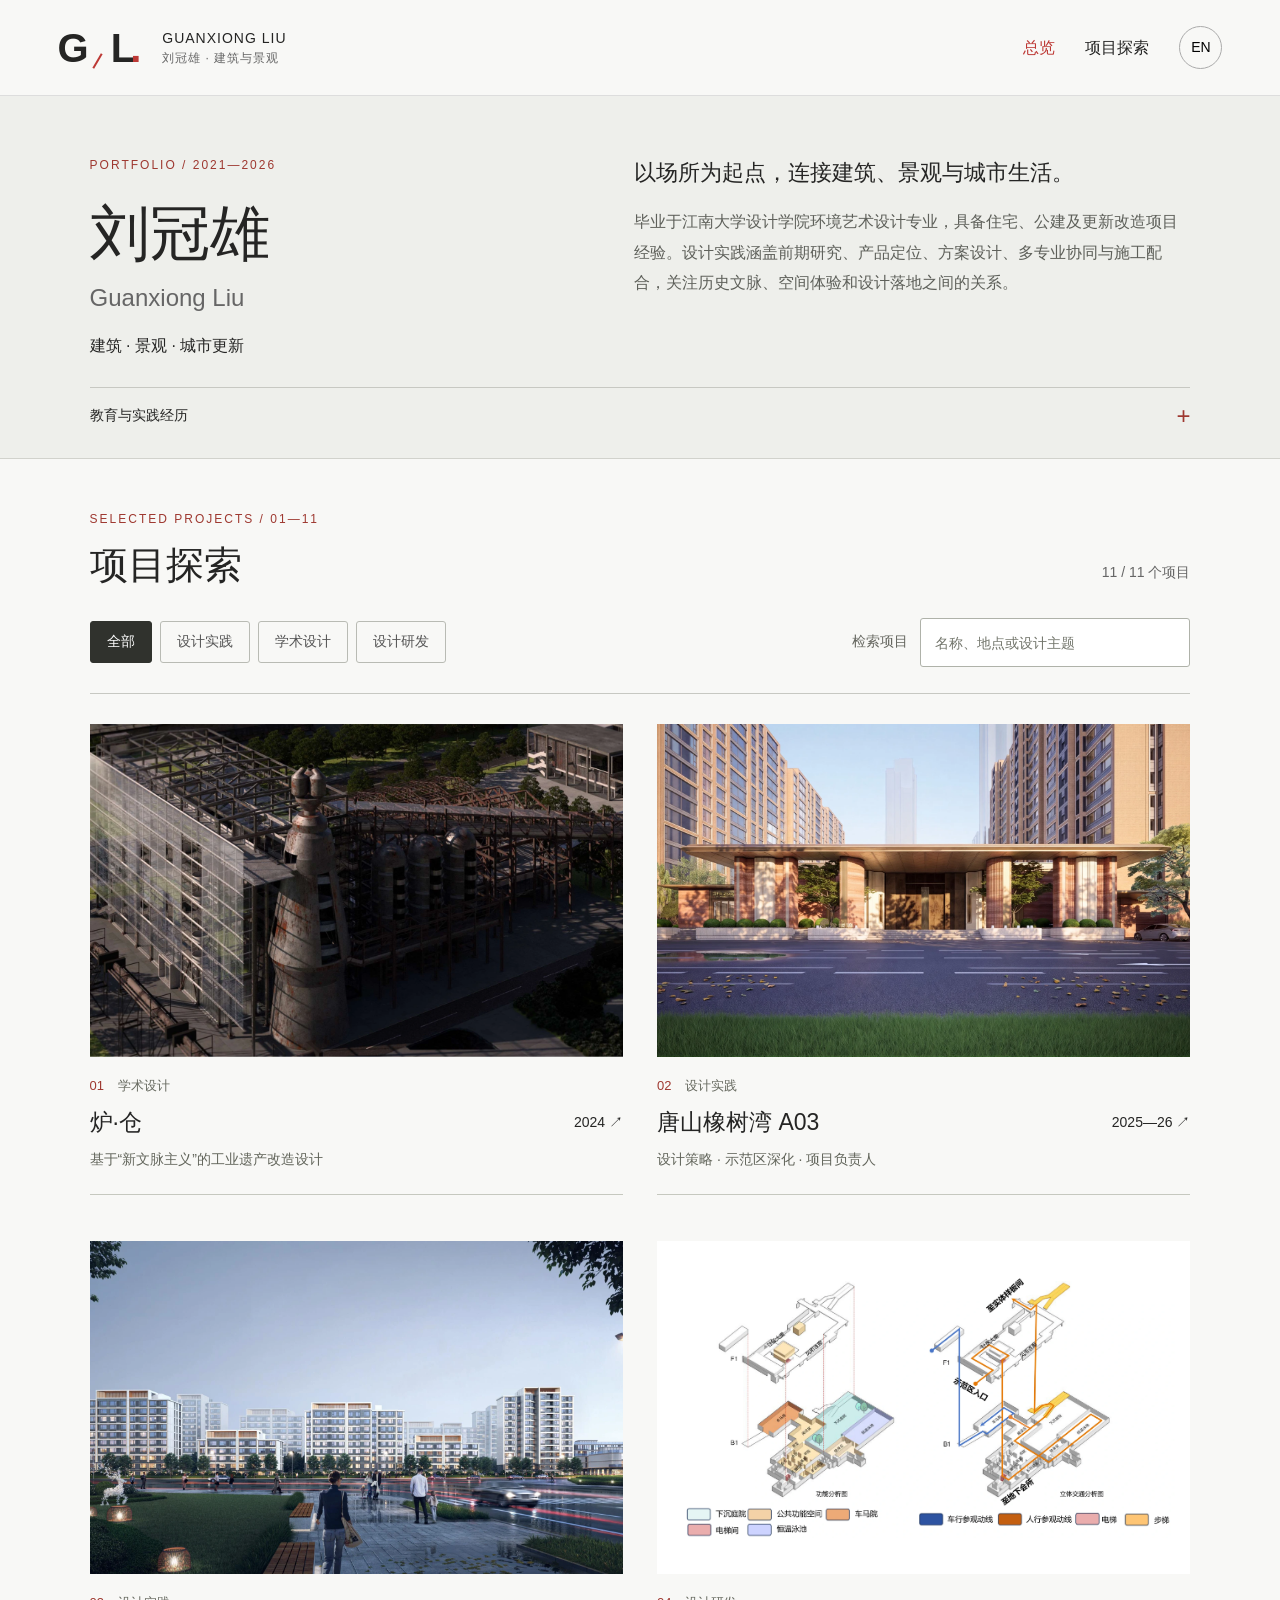
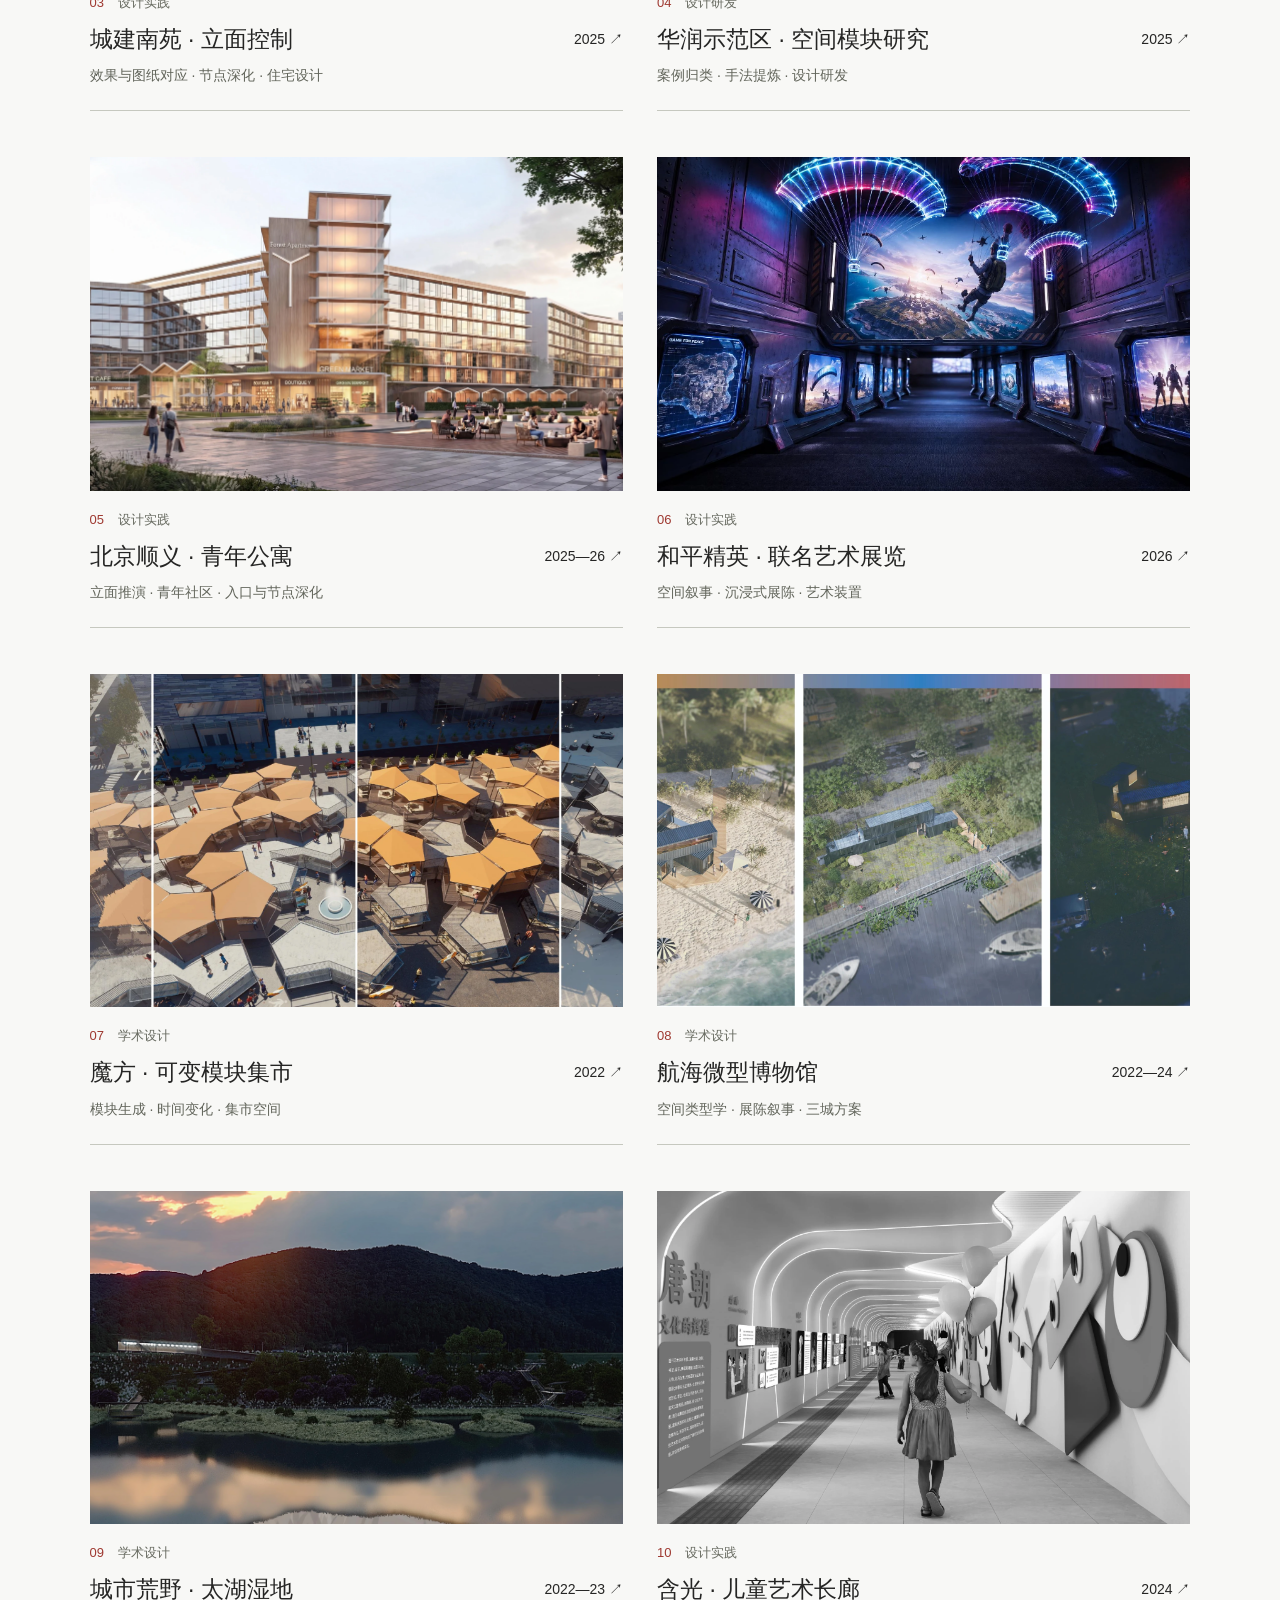
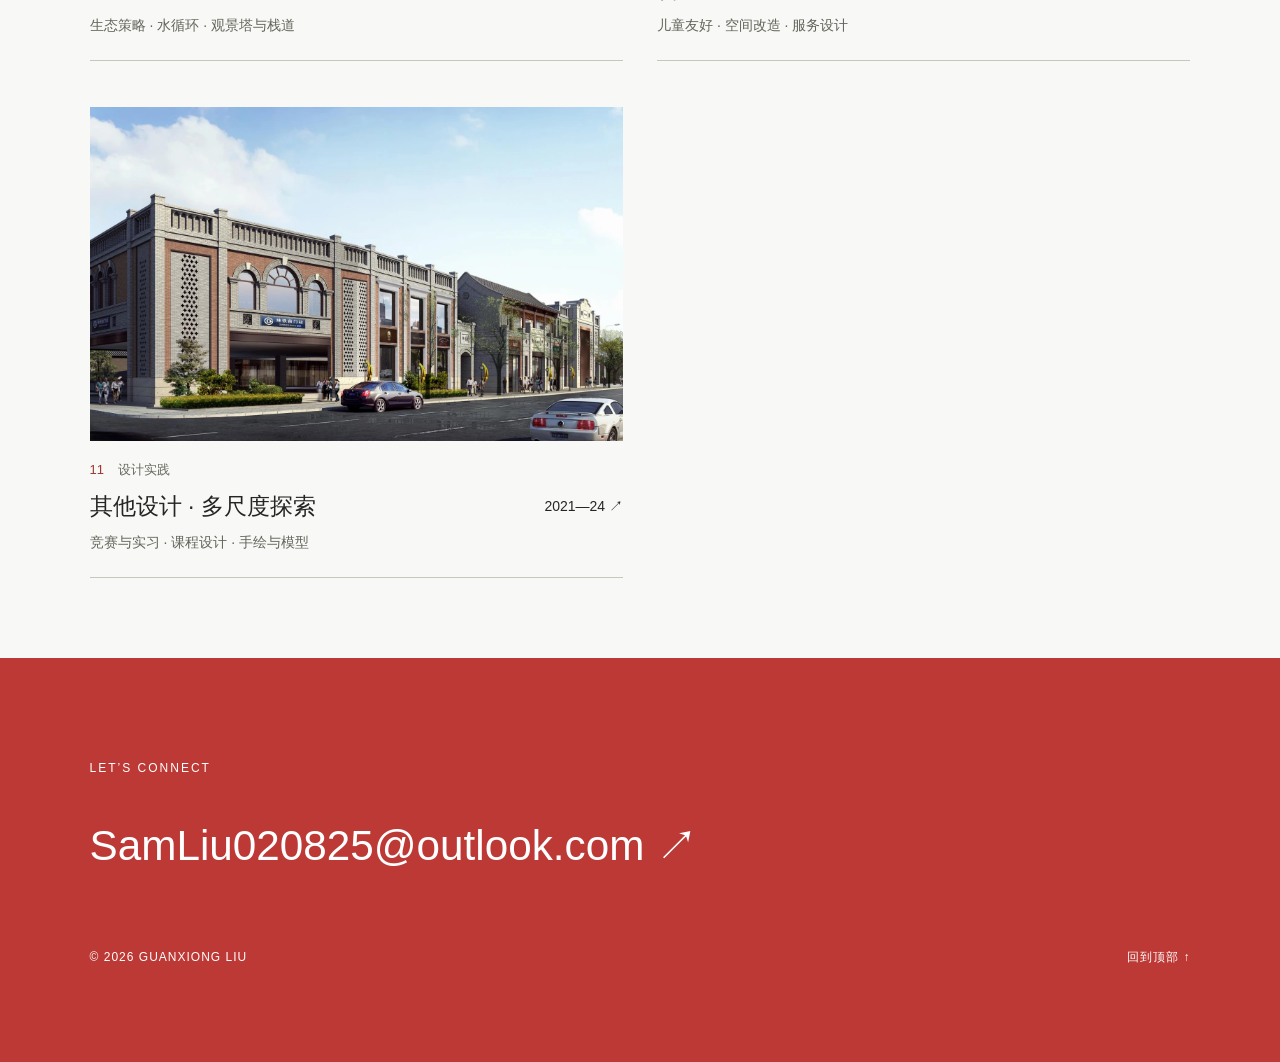
==== index.html @ 7454d245 "Upload portfolio website" ====
<!DOCTYPE html>

<html data-title-en="Guanxiong Liu — Architecture &amp; Landscape" data-title-zh="刘冠雄 — 建筑与景观" lang="zh-CN"><head><meta charset="utf-8"/><meta content="width=device-width,initial-scale=1" name="viewport"/><title>刘冠雄 — 建筑与景观 | Guanxiong Liu</title><meta content="刘冠雄的建筑与景观作品。探索工业遗产、场所记忆与当代空间。" name="description"/><link href="data:image/svg+xml,%3Csvg xmlns='http://www.w3.org/2000/svg' viewBox='0 0 32 32'%3E%3Crect width='32' height='32' fill='%23c63837'/%3E%3Cpath d='M8 7v18h17M15 7v11h10' fill='none' stroke='white' stroke-width='3'/%3E%3C/svg%3E" rel="icon"/><link href="style.css" rel="stylesheet"/><link href="portfolio-layout.css" rel="stylesheet"/></head><body class="overview-page">
<header><a aria-label="总览 / Overview" class="brand" href="index.html#home">G<span class="brand-line"></span>L<span class="brand-dot">.</span></a><a class="name" href="index.html#about">GUANXIONG LIU<span data-en="Architecture &amp; Landscape" data-zh="刘冠雄 · 建筑与景观">刘冠雄 · 建筑与景观</span></a><nav aria-label="主导航 / Main navigation"><a aria-current="page" data-en="Overview" data-zh="总览" href="index.html#home">总览</a><a data-en="Projects" data-project-index="" data-zh="项目探索" href="index.html#work">项目探索</a><button aria-label="Switch language" id="lang">EN</button></nav></header>
<main id="home"><section class="section profile-overview" id="about"><div class="profile-layout">
<div class="profile-identity"><span class="small">PORTFOLIO / 2021—2026</span>
<h1 data-en="Guanxiong Liu&lt;span&gt;刘冠雄&lt;/span&gt;" data-zh="刘冠雄&lt;span&gt;Guanxiong Liu&lt;/span&gt;">刘冠雄<span>Guanxiong Liu</span></h1>
<p data-en="Architecture · Landscape · Urban Renewal" data-zh="建筑 · 景观 · 城市更新">建筑 · 景观 · 城市更新</p></div>
<div class="profile-summary"><p class="lead" data-en="Starting with place. Connecting architecture, landscape and urban life." data-zh="以场所为起点，连接建筑、景观与城市生活。">以场所为起点，连接建筑、景观与城市生活。</p><p data-en="A graduate of Environmental Art Design at Jiangnan University's School of Design, Guanxiong Liu has experience in residential, public-building and adaptive reuse projects. His practice spans early research, product positioning, concept design, multidisciplinary coordination and construction support, with an interest in context, spatial experience and implementation." data-zh="毕业于江南大学设计学院环境艺术设计专业，具备住宅、公建及更新改造项目经验。设计实践涵盖前期研究、产品定位、方案设计、多专业协同与施工配合，关注历史文脉、空间体验和设计落地之间的关系。">毕业于江南大学设计学院环境艺术设计专业，具备住宅、公建及更新改造项目经验。设计实践涵盖前期研究、产品定位、方案设计、多专业协同与施工配合，关注历史文脉、空间体验和设计落地之间的关系。</p></div></div><details class="profile-details"><summary><span data-en="Education &amp; experience" data-zh="教育与实践经历">教育与实践经历</span></summary><div class="profile-history"><div class="experience"><span>2025.03—2026.08</span><h3 data-en="Architectural Designer" data-zh="方案建筑师">方案建筑师</h3><p data-en="Project lead for CR Land Tangshan Oak Bay, Plot A03, covering site feasibility, product strategy, design and coordination. Contributed to 18 land feasibility studies and residential design research." data-zh="担任华润唐山橡树湾 A03 地块项目负责人，参与拿地研判、产品策略、方案设计与深化落地；参与18项拿地测算及住宅专项研发。">担任华润唐山橡树湾 A03 地块项目负责人，参与拿地研判、产品策略、方案设计与深化落地；参与18项拿地测算及住宅专项研发。</p></div><div class="experience"><span>2024.03—2024.11</span><h3 data-en="Art Education Passage · Lead Designer" data-zh="地下通道美育文化改造 · 主创设计师">地下通道美育文化改造 · 主创设计师</h3><p data-en="Research, spatial design, client presentations and construction coordination for a passage connecting two primary school campuses in Hunan." data-zh="参与湖南某小学两校区之间地下通道的调研、空间设计、方案汇报及施工沟通。">参与湖南某小学两校区之间地下通道的调研、空间设计、方案汇报及施工沟通。</p></div><div class="experience"><span>2020.09—2024.07</span><h3 data-en="Jiangnan University · Environmental Art Design" data-zh="江南大学 · 环境艺术设计本科">江南大学 · 环境艺术设计本科</h3></div><p class="skills">Rhino / CAD / Revit / SketchUp / D5 / V-Ray / Adobe Photoshop &amp; Illustrator / ArcGIS / Figma</p></div></details></section>
<section aria-labelledby="explorer-title" class="work section project-explorer" id="work"><div class="explorer-heading"><div><span class="small">SELECTED PROJECTS / 01—11</span><h2 data-en="Explore projects" data-zh="项目探索" id="explorer-title">项目探索</h2></div><p aria-atomic="true" aria-live="polite" id="project-count" role="status">11 个项目</p></div><div class="explorer-controls">
<div aria-label="项目分类" class="project-filters" data-aria-en="Project categories" data-aria-zh="项目分类" role="group">
<button aria-pressed="true" data-en="All" data-filter="all" data-zh="全部" type="button">全部</button>
<button aria-pressed="false" data-en="Practice" data-filter="practice" data-zh="设计实践" type="button">设计实践</button>
<button aria-pressed="false" data-en="Academic" data-filter="academic" data-zh="学术设计" type="button">学术设计</button>
<button aria-pressed="false" data-en="Research" data-filter="research" data-zh="设计研发" type="button">设计研发</button></div>
<div class="project-search"><label data-en="Search projects" data-zh="检索项目" for="project-query">检索项目</label>
<input autocomplete="off" data-placeholder-en="Name, place or design theme" data-placeholder-zh="名称、地点或设计主题" id="project-query" placeholder="名称、地点或设计主题" type="search"/></div>
</div><div class="project-grid" id="project-results"><a class="project-card explorer-card" data-category="academic" data-project-route="furnace-warehouse.html" data-search="炉·仓 Furnace &amp; Warehouse 上海 宝山 工业遗产 新文脉主义 更新 文化社区 2024 Shanghai Baoshan industrial heritage adaptive reuse new contextualism" href="furnace-warehouse.html" id="project-01"><div class="project-photo"><img alt="纪念馆与保留高炉鸟瞰" loading="eager" src="assets/p29.webp"/></div><div class="card-caption"><div class="card-classification"><span>01</span><span data-en="Academic" data-zh="学术设计">学术设计</span></div><div><h3 data-en="Furnace &amp; Warehouse" data-zh="炉·仓">炉·仓</h3><p data-en="Industrial Heritage Reuse through New Contextualism" data-zh="基于“新文脉主义”的工业遗产改造设计">基于“新文脉主义”的工业遗产改造设计</p></div><span class="card-year">2024 ↗</span></div></a><a class="project-card explorer-card" data-category="practice" data-project-route="oak-bay.html" data-search="唐山橡树湾 A03 Tangshan Oak Bay A03 河北 唐山 华润 住宅 示范区 产品策略 项目负责人 2025 2026 Tangshan Hebei CR Land housing residential demonstration district strategy" href="oak-bay.html" id="project-02"><div class="project-photo"><img alt="唐山橡树湾示范区入口效果图" loading="eager" src="assets/oak-cover.webp"/></div><div class="card-caption"><div class="card-classification"><span>02</span><span data-en="Practice" data-zh="设计实践">设计实践</span></div><div><h3 data-en="Tangshan Oak Bay A03" data-zh="唐山橡树湾 A03">唐山橡树湾 A03</h3><p data-en="Design strategy · Demonstration district · Project lead" data-zh="设计策略 · 示范区深化 · 项目负责人">设计策略 · 示范区深化 · 项目负责人</p></div><span class="card-year">2025—26 ↗</span></div></a><a class="project-card explorer-card" data-category="practice" data-project-route="nanyuan.html" data-search="城建南苑 · 立面控制 Nanyuan · Facade Control 北京 城建 南苑 住宅 立面 效果 图纸 节点 2025 Beijing Nanyuan residential facade elevation detail drawing" href="nanyuan.html" id="project-03"><div class="project-photo"><img alt="城建南苑沿街效果图" loading="lazy" src="assets/ny-render9.webp"/></div><div class="card-caption"><div class="card-classification"><span>03</span><span data-en="Practice" data-zh="设计实践">设计实践</span></div><div><h3 data-en="Nanyuan · Facade Control" data-zh="城建南苑 · 立面控制">城建南苑 · 立面控制</h3><p data-en="Render-to-drawing coordination · Facade details · Housing" data-zh="效果与图纸对应 · 节点深化 · 住宅设计">效果与图纸对应 · 节点深化 · 住宅设计</p></div><span class="card-year">2025 ↗</span></div></a><a class="project-card explorer-card analysis-card" data-category="research" data-project-route="cr-research.html" data-search="华润示范区 · 空间模块研究 CR Land · Spatial Design Research 华润 示范区 研发 案例 空间 模块 流线 剖面 2025 CR Land research precedent spatial module circulation section" href="cr-research.html" id="project-04"><div class="project-photo cr-card-photo"><img alt="北京和樾望云 · 功能分层与人车立体交通分析" height="1246" loading="lazy" src="assets/cr-cover-circulation.webp" width="2401"/></div><div class="card-caption"><div class="card-classification"><span>04</span><span data-en="Research" data-zh="设计研发">设计研发</span></div><div><h3 data-en="CR Land · Spatial Design Research" data-zh="华润示范区 · 空间模块研究">华润示范区 · 空间模块研究</h3><p data-en="Precedent analysis · Design synthesis · R&amp;D" data-zh="案例归类 · 手法提炼 · 设计研发">案例归类 · 手法提炼 · 设计研发</p></div><span class="card-year">2025 ↗</span></div></a><a class="project-card explorer-card" data-category="practice" data-project-route="shunyi-apartments.html" data-search="北京 顺义 江河 建信 青年 公寓 青年公寓 立面 方案 入口 节点 漫光里 超链社区 2025 2026 Beijing Shunyi Jianghe youth apartments facade community housing" href="shunyi-apartments.html" id="project-05"><div class="project-photo"><img alt="北京顺义青年公寓 · 漫光里西南界面" height="1339" loading="lazy" src="assets/sy-p153.webp" width="2400"/></div><div class="card-caption"><div class="card-classification"><span>05</span><span data-en="Practice" data-zh="设计实践">设计实践</span></div><div><h3 data-en="Shunyi · Youth Apartments" data-zh="北京顺义 · 青年公寓">北京顺义 · 青年公寓</h3><p data-en="Facade development · Youth community · Entrances &amp; details" data-zh="立面推演 · 青年社区 · 入口与节点深化">立面推演 · 青年社区 · 入口与节点深化</p></div><span class="card-year">2025—26 ↗</span></div></a><a class="project-card explorer-card" data-category="practice" data-project-route="peace-elite.html" data-search="和平精英 游戏 联名 艺术 展览 展陈 沉浸 互动 装置 光网 森林 数字影像 2026 Peace Elite Game for Peace art collaboration exhibition immersive installation interactive media spatial design" href="peace-elite.html" id="project-06"><div class="project-photo"><img alt="和平精英联名艺术展览 · 序厅空降伞装置与沉浸式画面" height="941" loading="lazy" src="assets/pe-p9.webp" width="1672"/></div><div class="card-caption"><div class="card-classification"><span>06</span><span data-en="Practice" data-zh="设计实践">设计实践</span></div><div><h3 data-en="Peace Elite · Art Collaboration Exhibition" data-zh="和平精英 · 联名艺术展览">和平精英 · 联名艺术展览</h3><p data-en="Spatial narrative · Immersive exhibition · Art installations" data-zh="空间叙事 · 沉浸式展陈 · 艺术装置">空间叙事 · 沉浸式展陈 · 艺术装置</p></div><span class="card-year">2026 ↗</span></div></a><a class="project-card explorer-card" data-category="academic" data-project-route="modular-market.html" data-search="魔方 集市 模块 可变性 时间 竞赛 郑州 二七广场 日照 参数化 2022 Rubik cube modular market Zhengzhou Erqi competition seasonal parametric" href="modular-market.html" id="project-07"><div class="project-photo"><img alt="多功能模块集市 · 总体效果" height="1063" loading="lazy" src="assets/pf-market-hero.webp" width="2600"/></div><div class="card-caption"><div class="card-classification"><span>07</span><span data-en="Academic" data-zh="学术设计">学术设计</span></div><div><h3 data-en="Rubik’s Cube · Modular Market" data-zh="魔方 · 可变模块集市">魔方 · 可变模块集市</h3><p data-en="Modular systems · Temporal change · Market spaces" data-zh="模块生成 · 时间变化 · 集市空间">模块生成 · 时间变化 · 集市空间</p></div><span class="card-year">2022 ↗</span></div></a><a class="project-card explorer-card" data-category="academic" data-project-route="nautical-museum.html" data-search="航海 微型 博物馆 竞赛 船厂 Baglietto 纽约 迈阿密 伦敦 类型学 2022 2024 nautical micro museum New York Miami London exhibition competition" href="nautical-museum.html" id="project-08"><div class="project-photo"><img alt="迈阿密、伦敦与纽约的场景方案" height="1181" loading="lazy" src="assets/pf-nautical-hero.webp" width="2600"/></div><div class="card-caption"><div class="card-classification"><span>08</span><span data-en="Academic" data-zh="学术设计">学术设计</span></div><div><h3 data-en="Nautical Micro Museum" data-zh="航海微型博物馆">航海微型博物馆</h3><p data-en="Spatial typology · Exhibition narrative · Three cities" data-zh="空间类型学 · 展陈叙事 · 三城方案">空间类型学 · 展陈叙事 · 三城方案</p></div><span class="card-year">2022—24 ↗</span></div></a><a class="project-card explorer-card" data-category="academic" data-project-route="taihu-wilderness.html" data-search="城市 荒野 太湖 湿地 景观 生态 水循环 栖息地 观景塔 栈道 2022 2023 Taihu urban wilderness wetland landscape ecology habitat boardwalk" href="taihu-wilderness.html" id="project-09"><div class="project-photo"><img alt="城市荒野 · 湿地水岸" height="1461" loading="lazy" src="assets/pf-wetland-hero.webp" width="2600"/></div><div class="card-caption"><div class="card-classification"><span>09</span><span data-en="Academic" data-zh="学术设计">学术设计</span></div><div><h3 data-en="Urban Wilderness · Taihu Wetland" data-zh="城市荒野 · 太湖湿地">城市荒野 · 太湖湿地</h3><p data-en="Ecological strategy · Water cycles · Towers &amp; boardwalks" data-zh="生态策略 · 水循环 · 观景塔与栈道">生态策略 · 水循环 · 观景塔与栈道</p></div><span class="card-year">2022—23 ↗</span></div></a><a class="project-card explorer-card" data-category="practice" data-project-route="hanguang-gallery.html" data-search="含光 儿童 艺术 长廊 地下通道 美育 长沙 校园 体验旅程 服务蓝图 2024 Hanguang children art passage Changsha education service design" href="hanguang-gallery.html" id="project-10"><div class="project-photo"><img alt="儿童艺术长廊 · 室内方案意向" height="1115" loading="lazy" src="assets/pf-hanguang-hero.webp" width="1749"/></div><div class="card-caption"><div class="card-classification"><span>10</span><span data-en="Practice" data-zh="设计实践">设计实践</span></div><div><h3 data-en="Hanguang · Children’s Art Passage" data-zh="含光 · 儿童艺术长廊">含光 · 儿童艺术长廊</h3><p data-en="Child-friendly design · Spatial renewal · Service design" data-zh="儿童友好 · 空间改造 · 服务设计">儿童友好 · 空间改造 · 服务设计</p></div><span class="card-year">2024 ↗</span></div></a><a class="project-card explorer-card" data-category="practice" data-project-route="other-designs.html" data-search="其他 设计 建筑 景观 室内 餐厅 地域 建筑 水乡 竞赛 实习 整合创新 手绘 快题 手工 模型 2021 2022 2023 2024 other work restaurant regional architecture village competition internship sketch model" href="other-designs.html" id="project-11"><div class="project-photo"><img alt="实习参与 · 沿街建筑改造效果" height="954" loading="lazy" src="assets/pf-other-hero.webp" width="1907"/></div><div class="card-caption"><div class="card-classification"><span>11</span><span data-en="Practice" data-zh="设计实践">设计实践</span></div><div><h3 data-en="Other Work · Design Across Scales" data-zh="其他设计 · 多尺度探索">其他设计 · 多尺度探索</h3><p data-en="Competitions &amp; practice · Coursework · Drawing &amp; models" data-zh="竞赛与实习 · 课程设计 · 手绘与模型">竞赛与实习 · 课程设计 · 手绘与模型</p></div><span class="card-year">2021—24 ↗</span></div></a></div><div class="project-empty" hidden="" id="project-empty"><p data-en="No matching projects." data-zh="没有找到匹配的项目。">没有找到匹配的项目。</p><button data-en="View all projects" data-zh="查看全部项目" id="reset-projects" type="button">查看全部项目</button></div></section>
<footer class="section"><span class="small">LET’S CONNECT</span><a class="email" href="mailto:SamLiu020825@outlook.com">SamLiu020825@outlook.com ↗</a><div><span>© 2026 GUANXIONG LIU</span><a data-en="BACK TO TOP ↑" data-zh="回到顶部 ↑" href="#home">回到顶部 ↑</a></div></footer></main><script src="app.js"></script><script src="portfolio-index.js"></script></body></html>
---- style.css ----
*{box-sizing:border-box}html{scroll-behavior:smooth;scroll-padding-top:105px}body{margin:0;background:#f8f8f6;color:#252524;font-family:Arial,"PingFang SC","Microsoft YaHei",sans-serif;font-size:16px;line-height:1.7}a{color:inherit;text-decoration:none}button{font:inherit;cursor:pointer}header{height:96px;padding:0 4.5%;display:flex;align-items:center;gap:26px;background:#f8f8f6f2;position:sticky;top:0;z-index:20;backdrop-filter:blur(14px);border-bottom:1px solid #ddd}.brand{font-size:40px;font-weight:bold;letter-spacing:-5px;line-height:1}.brand-dot{color:#bd3935}.brand-line{display:inline-block;width:17px;height:2px;background:#bd3935;transform:rotate(-60deg);margin:0 5px}.name{font-size:14px;line-height:1.5;letter-spacing:1px}.name span{display:block;font-size:12px;color:#666;letter-spacing:1px}nav{margin-left:auto;display:flex;gap:30px;align-items:center}nav a:hover{color:#bd3935}nav button{border:1px solid #aaa;background:transparent;border-radius:50%;width:43px;height:43px;font-size:14px}a:focus-visible,button:focus-visible,.zoom:focus-visible{outline:3px solid #bd3935;outline-offset:5px}.hero{padding:24px 2% 0}.hero-top,.hero-bottom{display:flex;justify-content:space-between;font-size:12px;letter-spacing:1px;padding:0 2.5% 18px}.hero-bottom{padding-top:17px}.hero-image{position:relative;display:block;height:calc(100svh - 195px);min-height:460px;overflow:hidden;background:#332a29}.hero-image>img{width:100%;height:100%;object-fit:cover;transition:transform 1.2s}.hero-image:hover>img{transform:scale(1.025)}.hero-image:after{content:"";position:absolute;inset:0;background:linear-gradient(0deg,#0009,transparent 70%)}.hero-title{position:absolute;bottom:9%;left:5%;color:white;z-index:1}.eyebrow,.small{font-size:12px;letter-spacing:2px}.hero-title h1{font-family:Georgia,"Songti SC",serif;font-weight:400;font-size:clamp(70px,9vw,150px);line-height:1.08;margin:22px 0}.hero-title h1 span{color:#de5745}.hero-title p{font-size:17px}.open-project{position:absolute;right:5%;bottom:11%;z-index:1;color:white;border-bottom:1px solid white;padding-bottom:8px;font-size:14px}.section{padding:95px 7%}.section-head{display:grid;grid-template-columns:1fr 2fr;gap:35px;align-items:start;margin-bottom:45px}h2{font-weight:400;font-family:Georgia,"Songti SC","Microsoft YaHei",serif;line-height:1.4;font-size:clamp(28px,3.2vw,52px);margin:0}h3{font-weight:400;margin:0;font-size:22px}.section-head .small{padding-top:14px;color:#9e3830}.project-card{display:block;width:78%;margin-left:auto}.project-photo{overflow:hidden}.project-photo img{width:100%;display:block;transition:transform .7s}.project-card:hover img{transform:scale(1.03)}.card-caption{display:flex;justify-content:space-between;gap:24px;padding:22px 0;border-bottom:1px solid #bdbdb8}.card-caption p{margin:4px 0;color:#666;font-size:14px}.project-intro{background:#ebece8}.project-intro h2{margin:35px 0 55px;font-size:clamp(40px,5vw,76px)}.intro-columns{display:grid;grid-template-columns:1fr 1.3fr;gap:12%}dl{margin:0;font-size:14px}dl div{display:grid;grid-template-columns:105px 1fr;padding:12px 0;border-bottom:1px solid #c7c8c2}dt{color:#777}dd{margin:0}.lead{font-size:21px;line-height:1.9;margin-top:0}.project-menu{position:sticky;top:96px;background:#f8f8f6ed;backdrop-filter:blur(12px);z-index:10;display:flex;justify-content:center;gap:40px;padding:15px 20px;border-bottom:1px solid #ddd;font-size:14px}.project-menu a:hover{color:#bd3935}.section-copy{max-width:650px;margin:0 0 55px auto;font-size:18px;line-height:1.95}.duo{display:grid;grid-template-columns:1fr 1fr;gap:30px;align-items:start}.duo img{width:100%;display:block}.duo figure{margin:0}figcaption{font-size:13px;color:#777;margin-top:14px}.zoom{cursor:zoom-in}.museum{background:#e9e9e6}.full-image{width:100%;max-height:90vh;object-fit:cover;display:block}.wide{width:100%;display:block;margin-bottom:32px}.boards{background:#efefec}.boards img{border:1px solid #ddd}.about{background:#252524;color:#f4f4ee}.about>.small{color:#ee8c7e}.about-grid{display:grid;grid-template-columns:1fr 1.3fr;gap:12%;margin-top:60px}.about h2 span{display:block;font-family:Arial,sans-serif;font-size:24px;margin-top:15px;color:#a6a6a0}.about p{color:#c6c6c0}.about .lead{color:#fff}.experience{padding:25px 0;border-top:1px solid #555}.experience span{font-size:12px;color:#aaa}.experience h3{font-size:19px;margin:10px 0}.experience p{margin:0;font-size:16px}.skills{font-size:14px;border-top:1px solid #555;padding-top:25px}footer{background:#bd3935;color:white}footer .email{display:block;font-size:clamp(19px,3.3vw,48px);margin:30px 0 65px;overflow-wrap:anywhere}footer>div{display:flex;justify-content:space-between;font-size:12px;letter-spacing:1px}dialog{border:0;padding:24px;background:#f7f7f3;max-width:95vw;width:fit-content;max-height:95vh;overflow:auto}dialog::backdrop{background:#000d}dialog img{max-width:86vw;max-height:80vh;object-fit:contain;display:block}dialog p{font-size:12px;margin:8px 0 0}dialog button{position:fixed;right:3vw;top:2vh;background:#fff;border:0;border-radius:50%;height:44px;width:44px;font-size:30px}section[id],article[id]{scroll-margin-top:65px}@media(max-width:700px){header{height:76px;gap:17px}.name{font-size:12px}.name span{font-size:12px}nav{gap:15px}nav a{font-size:14px}.brand{font-size:32px}.hero-top span:last-child{display:none}.hero-image{min-height:460px;height:70svh}.hero-title{bottom:18%}.hero-title h1{font-size:65px}.hero-title p{max-width:260px;font-size:16px}.open-project{bottom:6%}.hero-bottom{font-size:10px}.section{padding:65px 6%}.section-head{grid-template-columns:1fr;gap:15px;margin-bottom:30px}.project-card{width:100%}.card-caption{gap:13px}.card-caption>span{font-size:12px}.card-caption p{font-size:13px}.intro-columns,.about-grid{grid-template-columns:1fr;gap:35px}.project-intro h2{font-size:39px}.lead{font-size:18px}.project-menu{top:76px;justify-content:flex-start;gap:23px;overflow-x:auto;white-space:nowrap;font-size:13px}.duo{grid-template-columns:1fr;gap:30px}.section-copy{font-size:17px}.about-grid{margin-top:35px}.hero-title h1[data-en]{max-width:100%}html{scroll-padding-top:110px}}@media(prefers-reduced-motion:reduce){html{scroll-behavior:auto}*{transition:none!important}}

.board-frame,.lightbox-frame{position:relative;line-height:0}.board-frame::after,.lightbox-frame.board-mask::after{content:"";position:absolute;left:6%;top:9.8%;width:43%;height:1.5%;background:#fff;pointer-events:none}.lightbox-frame{width:fit-content;margin:auto}

.chapter-gallery{margin-top:65px}.gallery-title{font-size:24px;border-top:1px solid #bdbdb8;padding-top:22px;margin-bottom:28px}.chapter-gallery .duo{row-gap:40px}.expanded-museum{padding-top:0}.hotel-section{background:#eeeFEb}.chapter-gallery figure img{background:#fff}.chapter-gallery figcaption{line-height:1.7}

.oak-card{margin-top:65px}.oak-hero{padding:2%;background:#27241f}.oak-hero img{width:100%;height:72vh;object-fit:cover;display:block}.oak-subtitle{margin:15px 0 45px;color:#a13e32;font-size:16px}.oak-role{max-width:720px;margin-left:auto}.oak-phase{max-width:720px;margin:24px 0 0 auto;font-size:14px;color:#777;border-top:1px solid #ccc;padding-top:20px}.oak-section:nth-of-type(even){background:#eeeEEa}.oak-gallery{row-gap:42px}.oak-gallery img{width:100%;background:white}.oak-next{display:flex;justify-content:space-between;gap:25px}.oak-section .section-copy{max-width:720px}@media(max-width:700px){.oak-hero img{height:45vh}.oak-next{flex-direction:column}.oak-subtitle{margin-bottom:30px}}

.ny-hero{margin:24px 2% 0;position:relative;background:#25333a}.ny-hero>img{width:100%;height:65vh;object-fit:cover;display:block}.ny-hero-label{position:absolute;bottom:30px;left:5%;color:#fff;font-size:22px;letter-spacing:2px}.ny-section:nth-of-type(even){background:#eceeec}.ny-gallery{row-gap:38px}.ny-gallery img{width:100%;display:block;background:white}.ny-gallery figure{min-width:0}.entrance-case{margin-top:70px}.entrance-layout{display:grid;grid-template-columns:.8fr 1.2fr;gap:4%}.entrance-render{position:sticky;top:160px;align-self:start}.entrance-render figure{margin:0}.entrance-render img{width:100%;max-height:68vh;object-fit:contain;background:white}.chain-note{font-size:14px;color:#6a6a62}.entrance-drawings .duo{gap:24px}.node-group{border-top:1px solid #bbb;padding:22px 0;margin-top:30px}.node-group summary{cursor:pointer;font-size:23px;margin-bottom:30px}.node-group .duo{grid-template-columns:1fr}.node-group figure{max-width:1100px;margin:0 auto;width:100%}.elevation-pair{margin:55px 0}.elevation-pair img{height:480px;object-fit:contain;background:white}.nanyuan-page #detail-scale{right:calc(3vw + 56px);width:auto;padding:0 16px;border-radius:24px;font-size:15px}.nanyuan-page dialog.native-size{width:95vw;height:95vh}.nanyuan-page dialog.native-size img{max-width:none;max-height:none;width:auto;height:auto;cursor:zoom-out}.nanyuan-page dialog.native-size .lightbox-frame{margin:0}.nanyuan-page dialog.native-size>p{position:sticky;left:0}@media(max-width:800px){.entrance-layout{grid-template-columns:1fr;gap:32px}.entrance-render{position:static}.entrance-drawings .duo{grid-template-columns:1fr}.elevation-pair img{height:auto;max-height:65vh}.ny-hero>img{height:46vh}.ny-hero-label{font-size:16px}.node-group summary{font-size:20px}}

/* CR Land precedent research */
.cr-hero{display:grid;grid-template-columns:1fr 1.05fr;gap:6%;align-items:center;padding-top:65px;padding-bottom:55px;background:#eceeec}.cr-hero-copy h1{font-family:Georgia,"Songti SC",serif;font-size:clamp(32px,3.6vw,60px);font-weight:400;line-height:1.35;white-space:pre-line;margin:22px 0}.cr-hero-copy>p{font-size:17px;line-height:1.9}.cr-hero-copy .cr-hero-line{font-size:22px;margin:24px 0 18px}.cr-hero figure{margin:0}.cr-hero img{display:block;width:100%;height:auto}.cr-hero-copy .cr-meta{font-size:13px;border-top:1px solid #bbb;padding-top:20px;margin-top:25px;color:#666}.cr-stats{display:grid;grid-template-columns:repeat(4,1fr);padding:24px 7%;background:#313833;color:white;gap:25px}.cr-stats>div{display:flex;align-items:center;gap:18px}.cr-stats strong{font-family:Georgia,serif;font-size:52px;font-weight:400;line-height:1.2;color:#e6bb75}.cr-stats span{font-size:14px}.cr-section .section-head .small,.cr-case .small{color:#93601e}.cr-section .section-copy{max-width:760px}.cr-steps{display:grid;grid-template-columns:repeat(4,1fr);gap:30px}.cr-steps article{border-top:2px solid #bc9559;padding:20px 0}.cr-steps h3{margin:10px 0;font-size:22px}.cr-steps p{margin:0}.cr-source{font-size:13px;color:#666;line-height:1.8}.cr-types{display:grid;grid-template-columns:repeat(3,1fr);gap:32px;margin-bottom:40px}.cr-types article{border-top:2px solid #bc9559;padding-top:20px}.cr-types h3{font-size:25px}.cr-gallery{row-gap:38px}.cr-gallery img{width:100%;height:auto;display:block;background:white;border:1px solid #ddd}.cr-section figure{min-width:0}.cr-case{margin-top:70px;padding-top:45px;border-top:1px solid #aaa}.cr-case-intro{display:grid;grid-template-columns:1fr 1fr;gap:7%;margin-bottom:40px;align-items:center}.cr-case-intro figure{margin:0}.cr-case-intro img{width:100%;height:auto;display:block}.cr-case-title{font-size:34px;margin:10px 0 25px}.cr-case-point h4{font-size:14px;color:#88602b;font-weight:400;margin:14px 0 4px}.cr-case-point p{margin:0;font-size:16px;line-height:1.8}#cr-types,#cr-insights{background:#eceeec}#cr-insights>figure{margin:0}#cr-insights>figure img{display:block;width:100%;height:auto}.cr-traits{margin-top:45px}.cr-traits article{display:grid;grid-template-columns:55px 190px 1fr;gap:25px;align-items:start;border-top:1px solid #bdc3bc;padding:24px 0}.cr-traits h3{font-size:23px}.cr-traits p{margin:0;font-size:17px}.cr-traits .small{padding-top:7px;color:#93601e}.cr-table-wrap{overflow-x:auto;margin-bottom:60px}.cr-table{width:100%;border-collapse:collapse;min-width:640px;font-size:16px;text-align:left}.cr-table th,.cr-table td{padding:20px 22px;border-bottom:1px solid #c5c9c3;vertical-align:top}.cr-table thead{background:#313833;color:#fff}.cr-table th{font-weight:400}.cr-table tbody th{width:27%;font-weight:600}.cr-table td:last-child{font-size:13px;color:#666;width:23%}.cr-module-copy{max-width:800px;margin-bottom:35px}.cr-source-note{border-top:1px solid #bbb;padding-top:25px;margin:45px 0 0}.cr-card-photo{background:#bec1ba}.cr-card-photo img{height:auto;max-height:none;object-fit:contain}.research-page #research-scale{right:calc(3vw + 56px);width:auto;padding:0 16px;border-radius:24px;font-size:15px}.research-page dialog.native-size{width:95vw;height:95vh}.research-page dialog.native-size img{max-width:none;max-height:none;width:auto;height:auto}.research-page dialog.native-size .lightbox-frame{margin:0}.research-page dialog.native-size>p{position:sticky;left:0}@media(max-width:900px){.cr-hero{grid-template-columns:1fr;gap:30px}.cr-hero figure{max-width:700px}.cr-steps{grid-template-columns:repeat(2,1fr)}.cr-stats>div{flex-direction:column;gap:7px;align-items:flex-start}.cr-types{grid-template-columns:1fr}.cr-traits article{grid-template-columns:35px 160px 1fr;gap:15px}.cr-case-intro{gap:4%}}@media(max-width:700px){.cr-hero{padding-top:40px}.cr-hero-copy h1{font-size:36px}.cr-hero-copy .cr-hero-line{font-size:20px}.cr-stats{grid-template-columns:repeat(2,1fr);gap:22px}.cr-stats strong{font-size:42px}.cr-case-intro{grid-template-columns:1fr;gap:30px}.cr-case{margin-top:45px;padding-top:30px}.cr-steps{grid-template-columns:1fr}.cr-traits article{grid-template-columns:35px 1fr}.cr-traits p{grid-column:2}.cr-table th,.cr-table td{padding:15px}.cr-case-title{font-size:29px}}
---- portfolio-layout.css ----
/* Overview: a compact personal introduction and a searchable project index. */
[hidden]{display:none!important}
header nav a[aria-current="page"]{color:#bd3935}
input:focus-visible,summary:focus-visible{outline:3px solid #bd3935;outline-offset:4px}
.profile-overview{padding-top:54px;padding-bottom:30px;background:#eeeFEB;border-bottom:1px solid #d1d2cc}
.profile-layout{display:grid;grid-template-columns:1fr 1.25fr;gap:9%;align-items:start}
.profile-identity .small{color:#9e3830}
.profile-identity h1{font-family:Georgia,"Songti SC",serif;font-weight:400;font-size:clamp(38px,4.7vw,66px);line-height:1.22;margin:20px 0 18px}
.profile-identity h1 span{display:block;font-family:Arial,sans-serif;font-size:24px;font-weight:400;line-height:1.4;margin-top:10px;color:#666}
.profile-identity p{margin:0;font-size:16px}
.profile-summary{padding-top:5px}
.profile-summary .lead{font-size:22px;line-height:1.65;margin:0 0 16px}
.profile-summary>p:not(.lead){color:#5e605a;font-size:16px;line-height:1.9;margin:0}
.profile-details{margin-top:28px;border-top:1px solid #c7c8c2}
.profile-details>summary{display:flex;justify-content:space-between;gap:20px;align-items:center;list-style:none;cursor:pointer;padding:16px 0 0;font-size:14px}
.profile-details>summary::-webkit-details-marker{display:none}
.profile-details>summary::after{content:"+";font-size:24px;line-height:1;color:#9e3830}
.profile-details[open]>summary::after{content:"−"}
.profile-history{display:grid;grid-template-columns:repeat(3,minmax(0,1fr));gap:28px;margin-top:24px;padding-bottom:14px}
.profile-history .experience{border-top:1px solid #bfc1ba;padding:20px 0 0}
.profile-history .experience span{color:#666;font-size:14px}
.profile-history .experience h3{font-size:19px;line-height:1.5;margin:12px 0}
.profile-history .experience p{font-size:16px;color:#60625c}
.profile-history .skills{grid-column:1/-1;border-top:1px solid #bfc1ba;color:#666;margin:0;padding-top:20px;font-size:14px}
.project-explorer{padding-top:45px;padding-bottom:80px}
.explorer-heading{display:flex;justify-content:space-between;align-items:end;gap:24px;margin-bottom:26px}
.explorer-heading .small{font-size:12px;color:#9e3830}
.explorer-heading h2{font-size:38px;margin-top:7px}
#project-count{font-size:14px;color:#666;white-space:nowrap;margin:0 0 7px}
.explorer-controls{display:flex;align-items:center;justify-content:space-between;gap:24px;padding-bottom:26px;margin-bottom:30px;border-bottom:1px solid #c7c8c2}
.project-filters{display:flex;align-items:center;flex-wrap:wrap;gap:8px}
.project-filters button{border:1px solid #b9bbb4;border-radius:3px;background:transparent;padding:8px 16px;font-size:14px;min-height:42px;color:#555}
.project-filters button[aria-pressed="true"]{background:#30322d;border-color:#30322d;color:#fff}
.project-filters button:hover{border-color:#bd3935}
.project-search{display:flex;align-items:center;gap:12px}
.project-search label{font-size:14px;color:#65665f;white-space:nowrap}
.project-search input{font:inherit;font-size:16px;min-width:0;width:270px;border:1px solid #afb2a9;border-radius:3px;background:#fff;padding:10px 14px;min-height:44px;color:#252524}
.project-search input::placeholder{color:#72756b;font-size:14px}
.project-grid{display:grid;grid-template-columns:repeat(2,minmax(0,1fr));column-gap:34px;row-gap:46px}
.project-explorer .project-card{display:block;width:100%;margin:0;min-width:0}
.project-explorer .project-photo{aspect-ratio:16/10;background:#e3e5de}
.project-explorer .project-photo img{display:block;width:100%;height:100%;object-fit:cover;transition:transform .45s ease}
.project-explorer .analysis-card .project-photo{background:#fff}
.project-explorer .analysis-card .project-photo img{object-fit:contain;padding:14px}
.project-explorer .card-caption{display:grid;grid-template-columns:1fr auto;gap:9px 18px;align-items:start;padding:18px 0 22px;border-bottom:1px solid #c6c8bf}
.card-classification{grid-column:1/-1;display:flex;align-items:center;gap:14px;font-size:13px;color:#676a60}
.card-classification>span:first-child{color:#9e3830;font-variant-numeric:tabular-nums}
.project-explorer .card-caption h3{font-size:clamp(21px,1.8vw,27px);line-height:1.45}
.project-explorer .card-caption p{font-size:14px;line-height:1.7;margin:8px 0 0;color:#62655b}
.project-explorer .card-year{font-size:14px;white-space:nowrap;padding-top:5px}
.project-empty{text-align:center;padding:60px 20px;border:1px solid #d2d4cb}
.project-empty p{font-size:19px;margin:0 0 24px}
.project-empty button{font-size:16px;padding:10px 20px;background:#30322d;border:1px solid #30322d;color:white;border-radius:3px}
.project-breadcrumb{padding:22px 7%;display:flex;gap:18px;align-items:baseline;flex-wrap:wrap;font-size:14px;border-bottom:1px solid #ddd}
.project-breadcrumb>a{color:#9e3830}
.breadcrumb-separator{color:#aaa}
.project-pagination{display:grid;grid-template-columns:minmax(0,1fr) auto minmax(0,1fr);gap:28px;width:100%;margin:0;border-top:1px solid #c7c8c2;align-items:center;font-size:16px}
.project-pagination .project-all{color:#9e3830;border-bottom:1px solid #9e3830;padding-bottom:3px}
.project-pagination .project-next,.project-pagination .project-end{text-align:right}
.project-position{font-size:14px;color:#777;letter-spacing:2px}
@media(max-width:1050px){
  .explorer-controls{align-items:flex-start;flex-direction:column;gap:18px}
  .project-search{width:100%}.project-search input{width:100%}
  .profile-layout{gap:5%}
}
@media(max-width:700px){
  header{gap:16px;padding:0 5%}header .name{display:none}header nav{gap:19px}header nav a{font-size:14px}header nav button{flex-shrink:0}
  .profile-overview{padding:32px 6% 24px}.profile-layout{grid-template-columns:1fr;gap:24px}
  .profile-identity h1{font-size:43px;margin:16px 0}.profile-identity h1 span{font-size:23px}
  .profile-summary .lead{font-size:20px}.profile-summary>p:not(.lead){font-size:16px}
  .profile-details{margin-top:24px}.profile-history{grid-template-columns:1fr;gap:22px}
  .project-explorer{padding:34px 6% 55px}.explorer-heading{gap:15px}.explorer-heading h2{font-size:31px}
  #project-count{font-size:14px;margin-bottom:4px}.explorer-controls{gap:18px;margin-bottom:24px}
  .project-filters{gap:7px}.project-filters button{padding:8px 12px}
  .project-search{gap:10px}.project-search input{font-size:16px}
  .project-grid{grid-template-columns:1fr;row-gap:32px}.project-explorer .project-photo{aspect-ratio:16/10}
  .project-explorer .card-caption h3{font-size:22px}.project-explorer .card-caption{gap:10px 12px}
  .project-explorer .card-caption>span{font-size:14px}.project-explorer .card-caption p{font-size:14px}
  .project-explorer .analysis-card .project-photo img{padding:8px}
  .project-breadcrumb{padding:16px 6%;gap:10px;font-size:14px}
  .project-pagination{grid-template-columns:1fr 1fr;gap:25px;padding:38px 6%;font-size:15px}
  .project-pagination .project-all{grid-row:1;grid-column:1/-1;justify-self:start}
  .project-pagination .project-next,.project-pagination .project-end{grid-column:2}
}
@media(prefers-reduced-motion:reduce){.project-explorer .project-photo img{transition:none}}
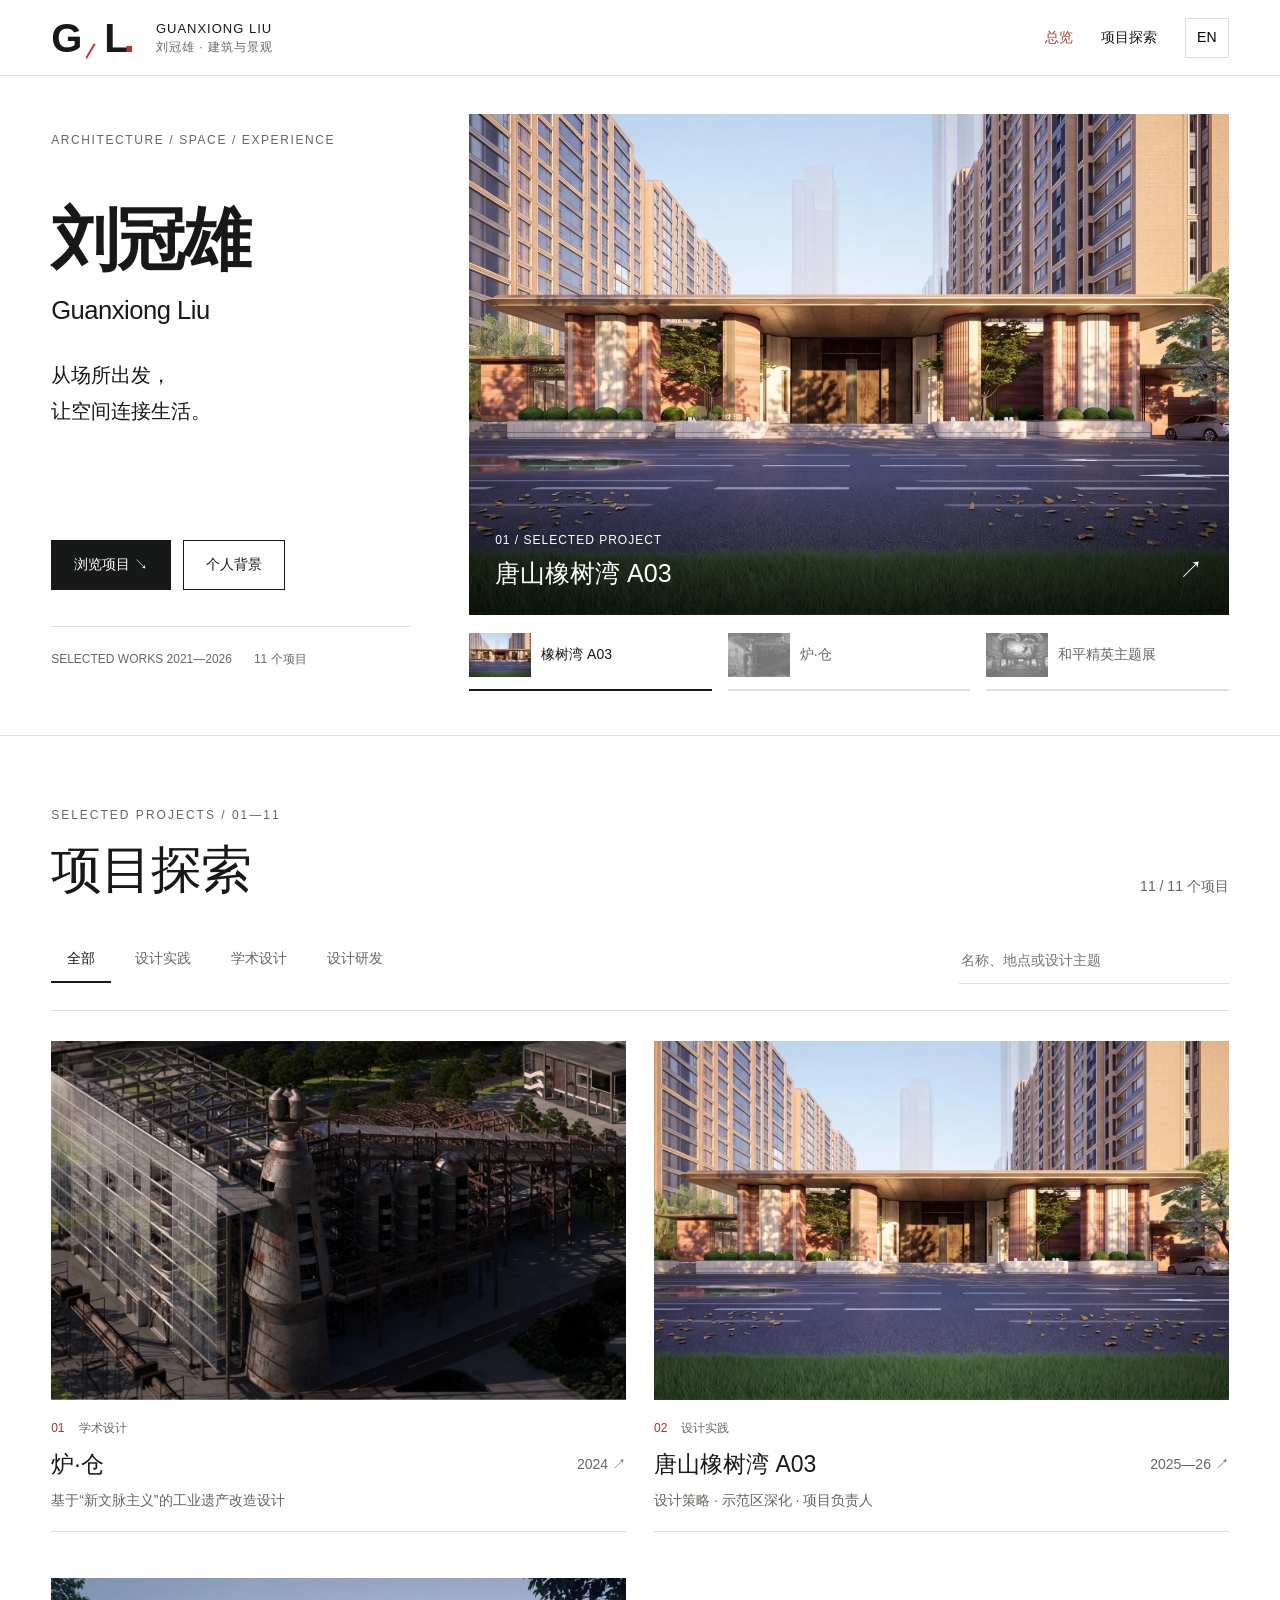
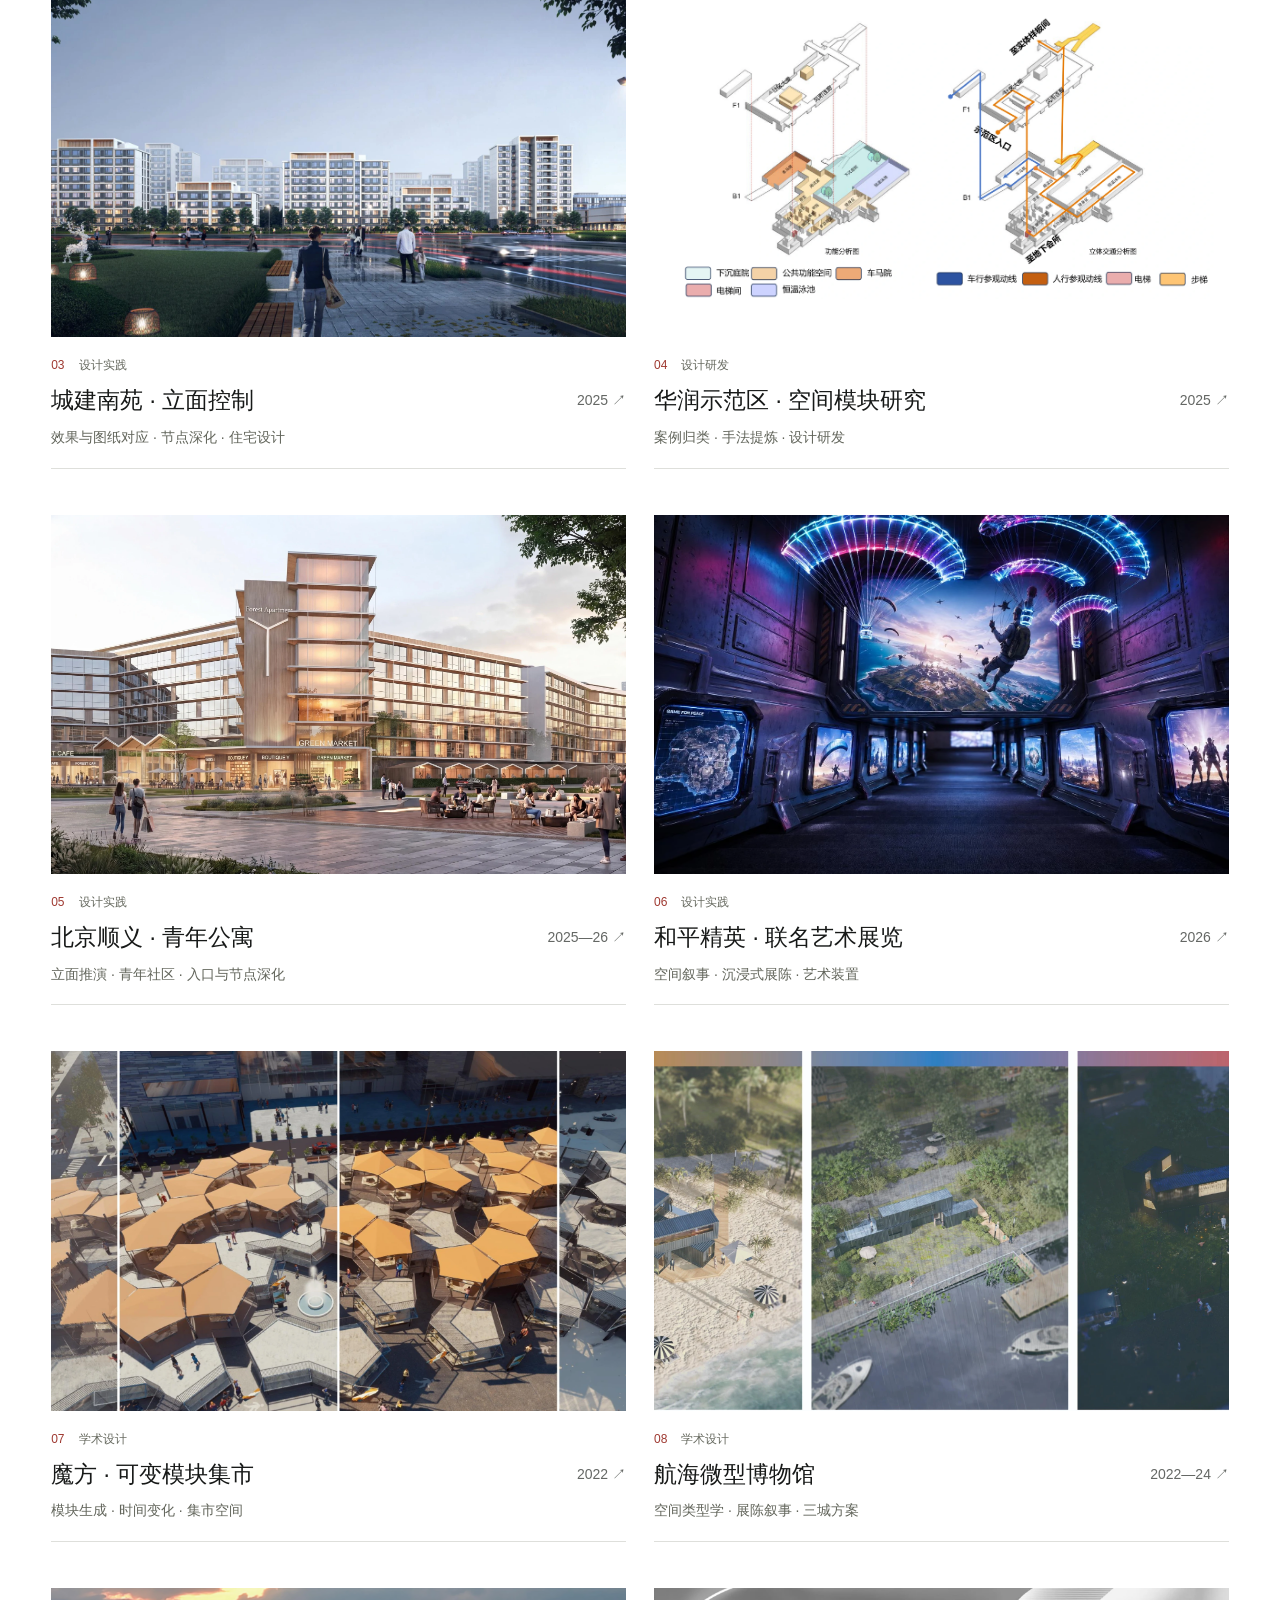
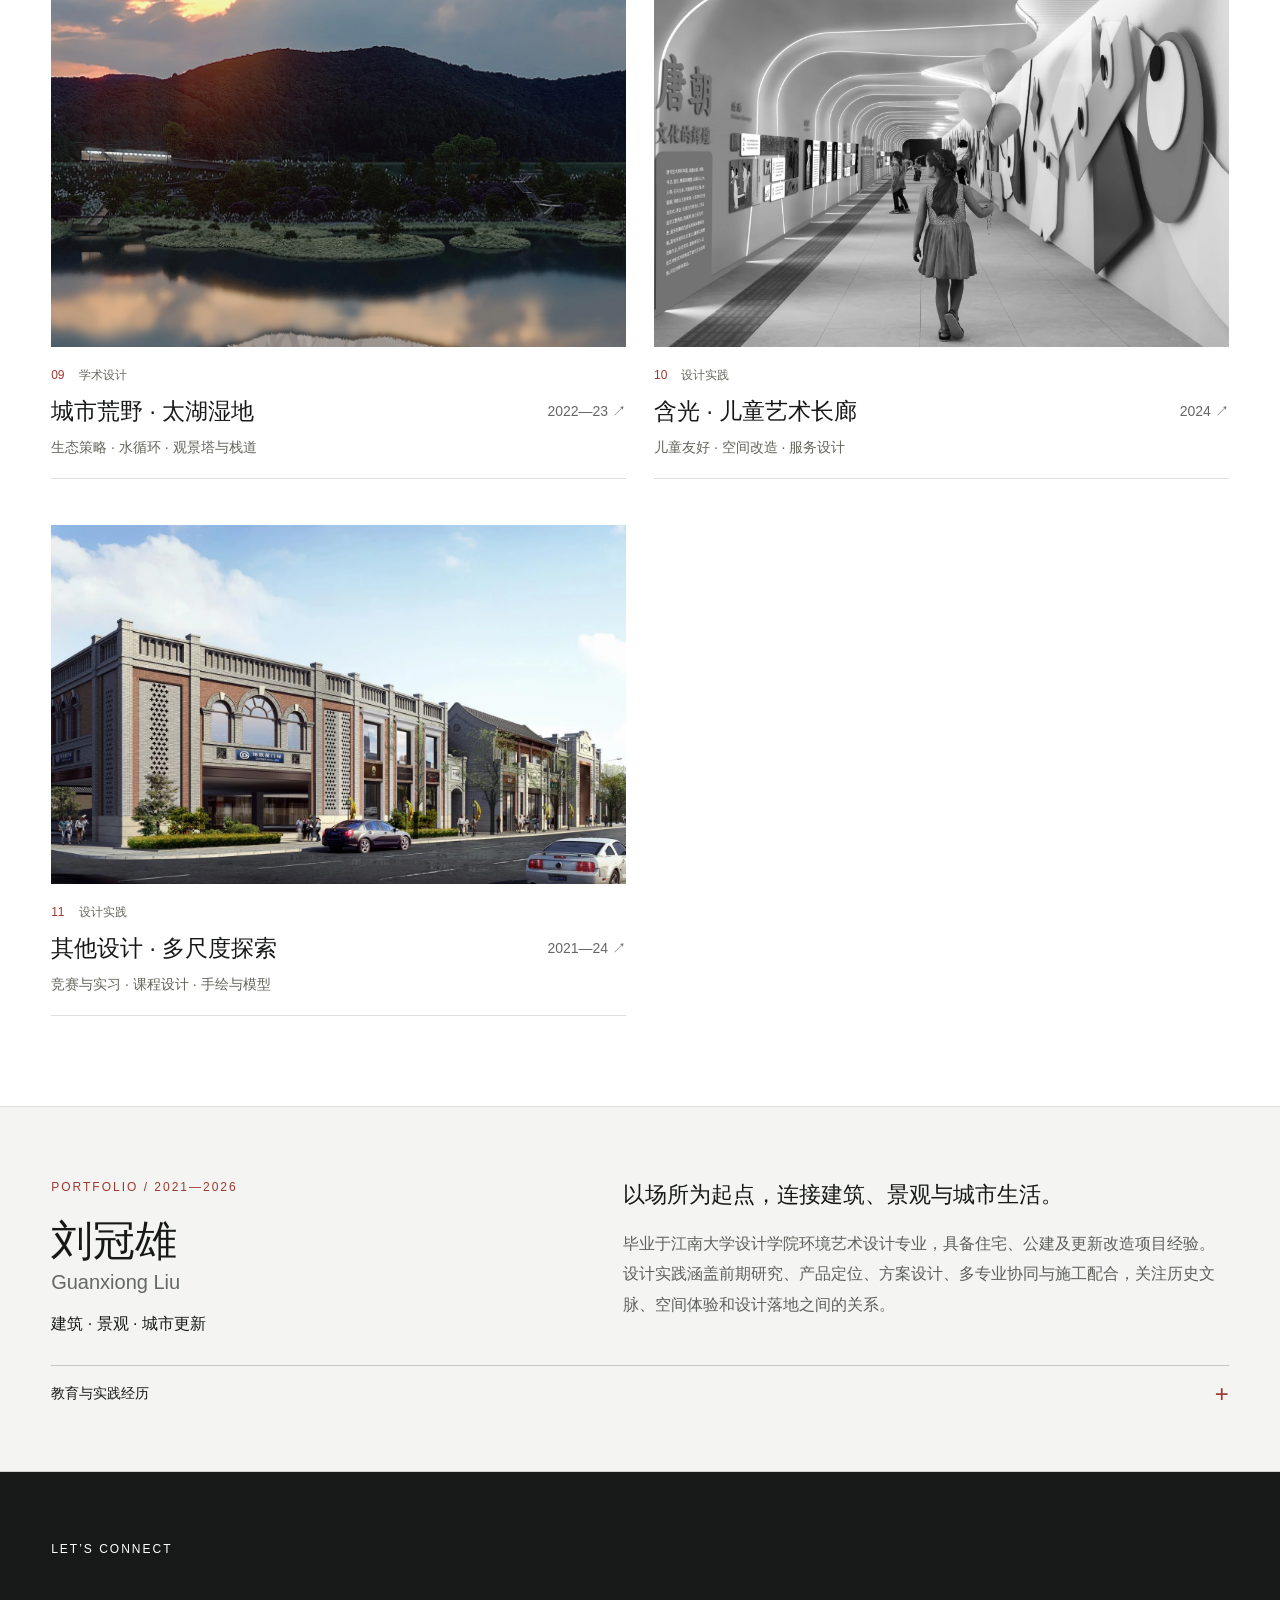
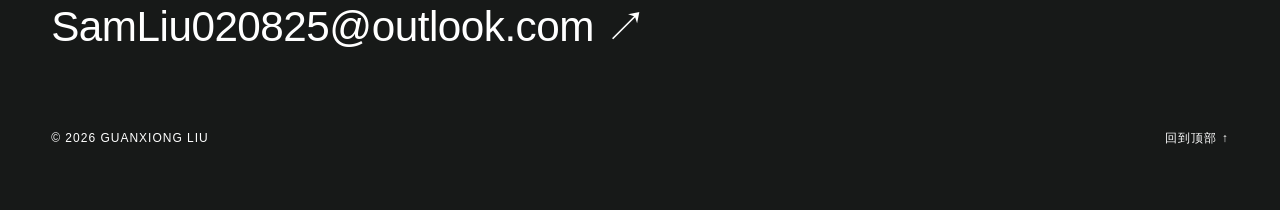
==== commit 7f90c816: "Improve portfolio visual hierarchy and contextual project browsing" ====
--- a/index.html
+++ b/index.html
@@ -1,12 +1,8 @@
 <!DOCTYPE html>
 
-<html data-title-en="Guanxiong Liu — Architecture &amp; Landscape" data-title-zh="刘冠雄 — 建筑与景观" lang="zh-CN"><head><meta charset="utf-8"/><meta content="width=device-width,initial-scale=1" name="viewport"/><title>刘冠雄 — 建筑与景观 | Guanxiong Liu</title><meta content="刘冠雄的建筑与景观作品。探索工业遗产、场所记忆与当代空间。" name="description"/><link href="data:image/svg+xml,%3Csvg xmlns='http://www.w3.org/2000/svg' viewBox='0 0 32 32'%3E%3Crect width='32' height='32' fill='%23c63837'/%3E%3Cpath d='M8 7v18h17M15 7v11h10' fill='none' stroke='white' stroke-width='3'/%3E%3C/svg%3E" rel="icon"/><link href="style.css" rel="stylesheet"/><link href="portfolio-layout.css" rel="stylesheet"/></head><body class="overview-page">
+<html data-title-en="Guanxiong Liu — Architecture &amp; Landscape" data-title-zh="刘冠雄 — 建筑与景观" lang="zh-CN"><head><meta charset="utf-8"/><meta content="width=device-width,initial-scale=1" name="viewport"/><title>刘冠雄 — 建筑与景观 | Guanxiong Liu</title><meta content="刘冠雄的建筑与景观作品。探索工业遗产、场所记忆与当代空间。" name="description"/><link href="data:image/svg+xml,%3Csvg xmlns='http://www.w3.org/2000/svg' viewBox='0 0 32 32'%3E%3Crect width='32' height='32' fill='%23c63837'/%3E%3Cpath d='M8 7v18h17M15 7v11h10' fill='none' stroke='white' stroke-width='3'/%3E%3C/svg%3E" rel="icon"/><link href="style.css" rel="stylesheet"/><link href="portfolio-layout.css" rel="stylesheet"/><link href="experience.css" rel="stylesheet"/></head><body class="overview-page"><a class="skip-link" data-en="Skip to content" data-zh="跳到主要内容" href="#main-content">跳到主要内容</a>
 <header><a aria-label="总览 / Overview" class="brand" href="index.html#home">G<span class="brand-line"></span>L<span class="brand-dot">.</span></a><a class="name" href="index.html#about">GUANXIONG LIU<span data-en="Architecture &amp; Landscape" data-zh="刘冠雄 · 建筑与景观">刘冠雄 · 建筑与景观</span></a><nav aria-label="主导航 / Main navigation"><a aria-current="page" data-en="Overview" data-zh="总览" href="index.html#home">总览</a><a data-en="Projects" data-project-index="" data-zh="项目探索" href="index.html#work">项目探索</a><button aria-label="Switch language" id="lang">EN</button></nav></header>
-<main id="home"><section class="section profile-overview" id="about"><div class="profile-layout">
-<div class="profile-identity"><span class="small">PORTFOLIO / 2021—2026</span>
-<h1 data-en="Guanxiong Liu&lt;span&gt;刘冠雄&lt;/span&gt;" data-zh="刘冠雄&lt;span&gt;Guanxiong Liu&lt;/span&gt;">刘冠雄<span>Guanxiong Liu</span></h1>
-<p data-en="Architecture · Landscape · Urban Renewal" data-zh="建筑 · 景观 · 城市更新">建筑 · 景观 · 城市更新</p></div>
-<div class="profile-summary"><p class="lead" data-en="Starting with place. Connecting architecture, landscape and urban life." data-zh="以场所为起点，连接建筑、景观与城市生活。">以场所为起点，连接建筑、景观与城市生活。</p><p data-en="A graduate of Environmental Art Design at Jiangnan University's School of Design, Guanxiong Liu has experience in residential, public-building and adaptive reuse projects. His practice spans early research, product positioning, concept design, multidisciplinary coordination and construction support, with an interest in context, spatial experience and implementation." data-zh="毕业于江南大学设计学院环境艺术设计专业，具备住宅、公建及更新改造项目经验。设计实践涵盖前期研究、产品定位、方案设计、多专业协同与施工配合，关注历史文脉、空间体验和设计落地之间的关系。">毕业于江南大学设计学院环境艺术设计专业，具备住宅、公建及更新改造项目经验。设计实践涵盖前期研究、产品定位、方案设计、多专业协同与施工配合，关注历史文脉、空间体验和设计落地之间的关系。</p></div></div><details class="profile-details"><summary><span data-en="Education &amp; experience" data-zh="教育与实践经历">教育与实践经历</span></summary><div class="profile-history"><div class="experience"><span>2025.03—2026.08</span><h3 data-en="Architectural Designer" data-zh="方案建筑师">方案建筑师</h3><p data-en="Project lead for CR Land Tangshan Oak Bay, Plot A03, covering site feasibility, product strategy, design and coordination. Contributed to 18 land feasibility studies and residential design research." data-zh="担任华润唐山橡树湾 A03 地块项目负责人，参与拿地研判、产品策略、方案设计与深化落地；参与18项拿地测算及住宅专项研发。">担任华润唐山橡树湾 A03 地块项目负责人，参与拿地研判、产品策略、方案设计与深化落地；参与18项拿地测算及住宅专项研发。</p></div><div class="experience"><span>2024.03—2024.11</span><h3 data-en="Art Education Passage · Lead Designer" data-zh="地下通道美育文化改造 · 主创设计师">地下通道美育文化改造 · 主创设计师</h3><p data-en="Research, spatial design, client presentations and construction coordination for a passage connecting two primary school campuses in Hunan." data-zh="参与湖南某小学两校区之间地下通道的调研、空间设计、方案汇报及施工沟通。">参与湖南某小学两校区之间地下通道的调研、空间设计、方案汇报及施工沟通。</p></div><div class="experience"><span>2020.09—2024.07</span><h3 data-en="Jiangnan University · Environmental Art Design" data-zh="江南大学 · 环境艺术设计本科">江南大学 · 环境艺术设计本科</h3></div><p class="skills">Rhino / CAD / Revit / SketchUp / D5 / V-Ray / Adobe Photoshop &amp; Illustrator / ArcGIS / Figma</p></div></details></section>
+<main id="home"><span id="main-content" tabindex="-1"></span><section aria-label="作品精选 / Selected work" class="intro-stage"><div class="intro-stage-copy"><span class="small">ARCHITECTURE / SPACE / EXPERIENCE</span><h1>刘冠雄<span>Guanxiong Liu</span></h1><p class="intro-line" data-en="Starting with place.&lt;br&gt;Connecting space and life." data-zh="从场所出发，&lt;br&gt;让空间连接生活。">从场所出发，<br/>让空间连接生活。</p><div class="intro-actions"><a class="action-primary" data-en="Explore projects ↘" data-zh="浏览项目 ↘" href="#work">浏览项目 ↘</a><a class="action-secondary" data-en="About me" data-zh="个人背景" href="#about">个人背景</a></div><div class="intro-stage-meta"><span>SELECTED WORKS 2021—2026</span><span data-en="11 projects" data-zh="11 个项目">11 个项目</span></div></div><div class="feature-display"><a class="feature-image-link" href="oak-bay.html"><img alt="唐山橡树湾 A03" fetchpriority="high" src="assets/oak-cover.webp"/><div class="feature-image-label"><div><small>01 / SELECTED PROJECT</small><h2 data-en="Tangshan Oak Bay A03" data-zh="唐山橡树湾 A03">唐山橡树湾 A03</h2></div><span aria-hidden="true">↗</span></div></a><div aria-label="切换精选项目 / Select a featured project" class="feature-choices" role="group"><button aria-pressed="true" class="feature-choice" data-href="oak-bay.html" data-src="assets/oak-cover.webp" data-title-en="Tangshan Oak Bay A03" data-title-zh="唐山橡树湾 A03" type="button"><img alt="" src="assets/oak-cover.webp"/><span data-en="Oak Bay A03" data-zh="橡树湾 A03">橡树湾 A03</span></button><button aria-pressed="false" class="feature-choice" data-href="furnace-warehouse.html" data-src="assets/p29.webp" data-title-en="Furnace · Warehouse" data-title-zh="炉·仓" type="button"><img alt="" src="assets/p29.webp"/><span data-en="Furnace · Warehouse" data-zh="炉·仓">炉·仓</span></button><button aria-pressed="false" class="feature-choice" data-href="peace-elite.html" data-src="assets/pe-p9.webp" data-title-en="Game for Peace Exhibition" data-title-zh="和平精英主题展" type="button"><img alt="" src="assets/pe-p9.webp"/><span data-en="Game for Peace" data-zh="和平精英主题展">和平精英主题展</span></button></div></div></section>
 <section aria-labelledby="explorer-title" class="work section project-explorer" id="work"><div class="explorer-heading"><div><span class="small">SELECTED PROJECTS / 01—11</span><h2 data-en="Explore projects" data-zh="项目探索" id="explorer-title">项目探索</h2></div><p aria-atomic="true" aria-live="polite" id="project-count" role="status">11 个项目</p></div><div class="explorer-controls">
 <div aria-label="项目分类" class="project-filters" data-aria-en="Project categories" data-aria-zh="项目分类" role="group">
 <button aria-pressed="true" data-en="All" data-filter="all" data-zh="全部" type="button">全部</button>
@@ -15,5 +11,9 @@
 <button aria-pressed="false" data-en="Research" data-filter="research" data-zh="设计研发" type="button">设计研发</button></div>
 <div class="project-search"><label data-en="Search projects" data-zh="检索项目" for="project-query">检索项目</label>
 <input autocomplete="off" data-placeholder-en="Name, place or design theme" data-placeholder-zh="名称、地点或设计主题" id="project-query" placeholder="名称、地点或设计主题" type="search"/></div>
-</div><div class="project-grid" id="project-results"><a class="project-card explorer-card" data-category="academic" data-project-route="furnace-warehouse.html" data-search="炉·仓 Furnace &amp; Warehouse 上海 宝山 工业遗产 新文脉主义 更新 文化社区 2024 Shanghai Baoshan industrial heritage adaptive reuse new contextualism" href="furnace-warehouse.html" id="project-01"><div class="project-photo"><img alt="纪念馆与保留高炉鸟瞰" loading="eager" src="assets/p29.webp"/></div><div class="card-caption"><div class="card-classification"><span>01</span><span data-en="Academic" data-zh="学术设计">学术设计</span></div><div><h3 data-en="Furnace &amp; Warehouse" data-zh="炉·仓">炉·仓</h3><p data-en="Industrial Heritage Reuse through New Contextualism" data-zh="基于“新文脉主义”的工业遗产改造设计">基于“新文脉主义”的工业遗产改造设计</p></div><span class="card-year">2024 ↗</span></div></a><a class="project-card explorer-card" data-category="practice" data-project-route="oak-bay.html" data-search="唐山橡树湾 A03 Tangshan Oak Bay A03 河北 唐山 华润 住宅 示范区 产品策略 项目负责人 2025 2026 Tangshan Hebei CR Land housing residential demonstration district strategy" href="oak-bay.html" id="project-02"><div class="project-photo"><img alt="唐山橡树湾示范区入口效果图" loading="eager" src="assets/oak-cover.webp"/></div><div class="card-caption"><div class="card-classification"><span>02</span><span data-en="Practice" data-zh="设计实践">设计实践</span></div><div><h3 data-en="Tangshan Oak Bay A03" data-zh="唐山橡树湾 A03">唐山橡树湾 A03</h3><p data-en="Design strategy · Demonstration district · Project lead" data-zh="设计策略 · 示范区深化 · 项目负责人">设计策略 · 示范区深化 · 项目负责人</p></div><span class="card-year">2025—26 ↗</span></div></a><a class="project-card explorer-card" data-category="practice" data-project-route="nanyuan.html" data-search="城建南苑 · 立面控制 Nanyuan · Facade Control 北京 城建 南苑 住宅 立面 效果 图纸 节点 2025 Beijing Nanyuan residential facade elevation detail drawing" href="nanyuan.html" id="project-03"><div class="project-photo"><img alt="城建南苑沿街效果图" loading="lazy" src="assets/ny-render9.webp"/></div><div class="card-caption"><div class="card-classification"><span>03</span><span data-en="Practice" data-zh="设计实践">设计实践</span></div><div><h3 data-en="Nanyuan · Facade Control" data-zh="城建南苑 · 立面控制">城建南苑 · 立面控制</h3><p data-en="Render-to-drawing coordination · Facade details · Housing" data-zh="效果与图纸对应 · 节点深化 · 住宅设计">效果与图纸对应 · 节点深化 · 住宅设计</p></div><span class="card-year">2025 ↗</span></div></a><a class="project-card explorer-card analysis-card" data-category="research" data-project-route="cr-research.html" data-search="华润示范区 · 空间模块研究 CR Land · Spatial Design Research 华润 示范区 研发 案例 空间 模块 流线 剖面 2025 CR Land research precedent spatial module circulation section" href="cr-research.html" id="project-04"><div class="project-photo cr-card-photo"><img alt="北京和樾望云 · 功能分层与人车立体交通分析" height="1246" loading="lazy" src="assets/cr-cover-circulation.webp" width="2401"/></div><div class="card-caption"><div class="card-classification"><span>04</span><span data-en="Research" data-zh="设计研发">设计研发</span></div><div><h3 data-en="CR Land · Spatial Design Research" data-zh="华润示范区 · 空间模块研究">华润示范区 · 空间模块研究</h3><p data-en="Precedent analysis · Design synthesis · R&amp;D" data-zh="案例归类 · 手法提炼 · 设计研发">案例归类 · 手法提炼 · 设计研发</p></div><span class="card-year">2025 ↗</span></div></a><a class="project-card explorer-card" data-category="practice" data-project-route="shunyi-apartments.html" data-search="北京 顺义 江河 建信 青年 公寓 青年公寓 立面 方案 入口 节点 漫光里 超链社区 2025 2026 Beijing Shunyi Jianghe youth apartments facade community housing" href="shunyi-apartments.html" id="project-05"><div class="project-photo"><img alt="北京顺义青年公寓 · 漫光里西南界面" height="1339" loading="lazy" src="assets/sy-p153.webp" width="2400"/></div><div class="card-caption"><div class="card-classification"><span>05</span><span data-en="Practice" data-zh="设计实践">设计实践</span></div><div><h3 data-en="Shunyi · Youth Apartments" data-zh="北京顺义 · 青年公寓">北京顺义 · 青年公寓</h3><p data-en="Facade development · Youth community · Entrances &amp; details" data-zh="立面推演 · 青年社区 · 入口与节点深化">立面推演 · 青年社区 · 入口与节点深化</p></div><span class="card-year">2025—26 ↗</span></div></a><a class="project-card explorer-card" data-category="practice" data-project-route="peace-elite.html" data-search="和平精英 游戏 联名 艺术 展览 展陈 沉浸 互动 装置 光网 森林 数字影像 2026 Peace Elite Game for Peace art collaboration exhibition immersive installation interactive media spatial design" href="peace-elite.html" id="project-06"><div class="project-photo"><img alt="和平精英联名艺术展览 · 序厅空降伞装置与沉浸式画面" height="941" loading="lazy" src="assets/pe-p9.webp" width="1672"/></div><div class="card-caption"><div class="card-classification"><span>06</span><span data-en="Practice" data-zh="设计实践">设计实践</span></div><div><h3 data-en="Peace Elite · Art Collaboration Exhibition" data-zh="和平精英 · 联名艺术展览">和平精英 · 联名艺术展览</h3><p data-en="Spatial narrative · Immersive exhibition · Art installations" data-zh="空间叙事 · 沉浸式展陈 · 艺术装置">空间叙事 · 沉浸式展陈 · 艺术装置</p></div><span class="card-year">2026 ↗</span></div></a><a class="project-card explorer-card" data-category="academic" data-project-route="modular-market.html" data-search="魔方 集市 模块 可变性 时间 竞赛 郑州 二七广场 日照 参数化 2022 Rubik cube modular market Zhengzhou Erqi competition seasonal parametric" href="modular-market.html" id="project-07"><div class="project-photo"><img alt="多功能模块集市 · 总体效果" height="1063" loading="lazy" src="assets/pf-market-hero.webp" width="2600"/></div><div class="card-caption"><div class="card-classification"><span>07</span><span data-en="Academic" data-zh="学术设计">学术设计</span></div><div><h3 data-en="Rubik’s Cube · Modular Market" data-zh="魔方 · 可变模块集市">魔方 · 可变模块集市</h3><p data-en="Modular systems · Temporal change · Market spaces" data-zh="模块生成 · 时间变化 · 集市空间">模块生成 · 时间变化 · 集市空间</p></div><span class="card-year">2022 ↗</span></div></a><a class="project-card explorer-card" data-category="academic" data-project-route="nautical-museum.html" data-search="航海 微型 博物馆 竞赛 船厂 Baglietto 纽约 迈阿密 伦敦 类型学 2022 2024 nautical micro museum New York Miami London exhibition competition" href="nautical-museum.html" id="project-08"><div class="project-photo"><img alt="迈阿密、伦敦与纽约的场景方案" height="1181" loading="lazy" src="assets/pf-nautical-hero.webp" width="2600"/></div><div class="card-caption"><div class="card-classification"><span>08</span><span data-en="Academic" data-zh="学术设计">学术设计</span></div><div><h3 data-en="Nautical Micro Museum" data-zh="航海微型博物馆">航海微型博物馆</h3><p data-en="Spatial typology · Exhibition narrative · Three cities" data-zh="空间类型学 · 展陈叙事 · 三城方案">空间类型学 · 展陈叙事 · 三城方案</p></div><span class="card-year">2022—24 ↗</span></div></a><a class="project-card explorer-card" data-category="academic" data-project-route="taihu-wilderness.html" data-search="城市 荒野 太湖 湿地 景观 生态 水循环 栖息地 观景塔 栈道 2022 2023 Taihu urban wilderness wetland landscape ecology habitat boardwalk" href="taihu-wilderness.html" id="project-09"><div class="project-photo"><img alt="城市荒野 · 湿地水岸" height="1461" loading="lazy" src="assets/pf-wetland-hero.webp" width="2600"/></div><div class="card-caption"><div class="card-classification"><span>09</span><span data-en="Academic" data-zh="学术设计">学术设计</span></div><div><h3 data-en="Urban Wilderness · Taihu Wetland" data-zh="城市荒野 · 太湖湿地">城市荒野 · 太湖湿地</h3><p data-en="Ecological strategy · Water cycles · Towers &amp; boardwalks" data-zh="生态策略 · 水循环 · 观景塔与栈道">生态策略 · 水循环 · 观景塔与栈道</p></div><span class="card-year">2022—23 ↗</span></div></a><a class="project-card explorer-card" data-category="practice" data-project-route="hanguang-gallery.html" data-search="含光 儿童 艺术 长廊 地下通道 美育 长沙 校园 体验旅程 服务蓝图 2024 Hanguang children art passage Changsha education service design" href="hanguang-gallery.html" id="project-10"><div class="project-photo"><img alt="儿童艺术长廊 · 室内方案意向" height="1115" loading="lazy" src="assets/pf-hanguang-hero.webp" width="1749"/></div><div class="card-caption"><div class="card-classification"><span>10</span><span data-en="Practice" data-zh="设计实践">设计实践</span></div><div><h3 data-en="Hanguang · Children’s Art Passage" data-zh="含光 · 儿童艺术长廊">含光 · 儿童艺术长廊</h3><p data-en="Child-friendly design · Spatial renewal · Service design" data-zh="儿童友好 · 空间改造 · 服务设计">儿童友好 · 空间改造 · 服务设计</p></div><span class="card-year">2024 ↗</span></div></a><a class="project-card explorer-card" data-category="practice" data-project-route="other-designs.html" data-search="其他 设计 建筑 景观 室内 餐厅 地域 建筑 水乡 竞赛 实习 整合创新 手绘 快题 手工 模型 2021 2022 2023 2024 other work restaurant regional architecture village competition internship sketch model" href="other-designs.html" id="project-11"><div class="project-photo"><img alt="实习参与 · 沿街建筑改造效果" height="954" loading="lazy" src="assets/pf-other-hero.webp" width="1907"/></div><div class="card-caption"><div class="card-classification"><span>11</span><span data-en="Practice" data-zh="设计实践">设计实践</span></div><div><h3 data-en="Other Work · Design Across Scales" data-zh="其他设计 · 多尺度探索">其他设计 · 多尺度探索</h3><p data-en="Competitions &amp; practice · Coursework · Drawing &amp; models" data-zh="竞赛与实习 · 课程设计 · 手绘与模型">竞赛与实习 · 课程设计 · 手绘与模型</p></div><span class="card-year">2021—24 ↗</span></div></a></div><div class="project-empty" hidden="" id="project-empty"><p data-en="No matching projects." data-zh="没有找到匹配的项目。">没有找到匹配的项目。</p><button data-en="View all projects" data-zh="查看全部项目" id="reset-projects" type="button">查看全部项目</button></div></section>
-<footer class="section"><span class="small">LET’S CONNECT</span><a class="email" href="mailto:SamLiu020825@outlook.com">SamLiu020825@outlook.com ↗</a><div><span>© 2026 GUANXIONG LIU</span><a data-en="BACK TO TOP ↑" data-zh="回到顶部 ↑" href="#home">回到顶部 ↑</a></div></footer></main><script src="app.js"></script><script src="portfolio-index.js"></script></body></html>
+</div><div class="project-grid" id="project-results"><a class="project-card explorer-card" data-category="academic" data-project-route="furnace-warehouse.html" data-search="炉·仓 Furnace &amp; Warehouse 上海 宝山 工业遗产 新文脉主义 更新 文化社区 2024 Shanghai Baoshan industrial heritage adaptive reuse new contextualism" href="furnace-warehouse.html" id="project-01"><div class="project-photo"><img alt="纪念馆与保留高炉鸟瞰" loading="eager" src="assets/p29.webp"/></div><div class="card-caption"><div class="card-classification"><span>01</span><span data-en="Academic" data-zh="学术设计">学术设计</span></div><div><h3 data-en="Furnace &amp; Warehouse" data-zh="炉·仓">炉·仓</h3><p data-en="Industrial Heritage Reuse through New Contextualism" data-zh="基于“新文脉主义”的工业遗产改造设计">基于“新文脉主义”的工业遗产改造设计</p></div><span class="card-year">2024 ↗</span></div></a><a class="project-card explorer-card" data-category="practice" data-project-route="oak-bay.html" data-search="唐山橡树湾 A03 Tangshan Oak Bay A03 河北 唐山 华润 住宅 示范区 产品策略 项目负责人 2025 2026 Tangshan Hebei CR Land housing residential demonstration district strategy" href="oak-bay.html" id="project-02"><div class="project-photo"><img alt="唐山橡树湾示范区入口效果图" loading="eager" src="assets/oak-cover.webp"/></div><div class="card-caption"><div class="card-classification"><span>02</span><span data-en="Practice" data-zh="设计实践">设计实践</span></div><div><h3 data-en="Tangshan Oak Bay A03" data-zh="唐山橡树湾 A03">唐山橡树湾 A03</h3><p data-en="Design strategy · Demonstration district · Project lead" data-zh="设计策略 · 示范区深化 · 项目负责人">设计策略 · 示范区深化 · 项目负责人</p></div><span class="card-year">2025—26 ↗</span></div></a><a class="project-card explorer-card" data-category="practice" data-project-route="nanyuan.html" data-search="城建南苑 · 立面控制 Nanyuan · Facade Control 北京 城建 南苑 住宅 立面 效果 图纸 节点 2025 Beijing Nanyuan residential facade elevation detail drawing" href="nanyuan.html" id="project-03"><div class="project-photo"><img alt="城建南苑沿街效果图" loading="lazy" src="assets/ny-render9.webp"/></div><div class="card-caption"><div class="card-classification"><span>03</span><span data-en="Practice" data-zh="设计实践">设计实践</span></div><div><h3 data-en="Nanyuan · Facade Control" data-zh="城建南苑 · 立面控制">城建南苑 · 立面控制</h3><p data-en="Render-to-drawing coordination · Facade details · Housing" data-zh="效果与图纸对应 · 节点深化 · 住宅设计">效果与图纸对应 · 节点深化 · 住宅设计</p></div><span class="card-year">2025 ↗</span></div></a><a class="project-card explorer-card analysis-card" data-category="research" data-project-route="cr-research.html" data-search="华润示范区 · 空间模块研究 CR Land · Spatial Design Research 华润 示范区 研发 案例 空间 模块 流线 剖面 2025 CR Land research precedent spatial module circulation section" href="cr-research.html" id="project-04"><div class="project-photo cr-card-photo"><img alt="北京和樾望云 · 功能分层与人车立体交通分析" height="1246" loading="lazy" src="assets/cr-cover-circulation.webp" width="2401"/></div><div class="card-caption"><div class="card-classification"><span>04</span><span data-en="Research" data-zh="设计研发">设计研发</span></div><div><h3 data-en="CR Land · Spatial Design Research" data-zh="华润示范区 · 空间模块研究">华润示范区 · 空间模块研究</h3><p data-en="Precedent analysis · Design synthesis · R&amp;D" data-zh="案例归类 · 手法提炼 · 设计研发">案例归类 · 手法提炼 · 设计研发</p></div><span class="card-year">2025 ↗</span></div></a><a class="project-card explorer-card" data-category="practice" data-project-route="shunyi-apartments.html" data-search="北京 顺义 江河 建信 青年 公寓 青年公寓 立面 方案 入口 节点 漫光里 超链社区 2025 2026 Beijing Shunyi Jianghe youth apartments facade community housing" href="shunyi-apartments.html" id="project-05"><div class="project-photo"><img alt="北京顺义青年公寓 · 漫光里西南界面" height="1339" loading="lazy" src="assets/sy-p153.webp" width="2400"/></div><div class="card-caption"><div class="card-classification"><span>05</span><span data-en="Practice" data-zh="设计实践">设计实践</span></div><div><h3 data-en="Shunyi · Youth Apartments" data-zh="北京顺义 · 青年公寓">北京顺义 · 青年公寓</h3><p data-en="Facade development · Youth community · Entrances &amp; details" data-zh="立面推演 · 青年社区 · 入口与节点深化">立面推演 · 青年社区 · 入口与节点深化</p></div><span class="card-year">2025—26 ↗</span></div></a><a class="project-card explorer-card" data-category="practice" data-project-route="peace-elite.html" data-search="和平精英 游戏 联名 艺术 展览 展陈 沉浸 互动 装置 光网 森林 数字影像 2026 Peace Elite Game for Peace art collaboration exhibition immersive installation interactive media spatial design" href="peace-elite.html" id="project-06"><div class="project-photo"><img alt="和平精英联名艺术展览 · 序厅空降伞装置与沉浸式画面" height="941" loading="lazy" src="assets/pe-p9.webp" width="1672"/></div><div class="card-caption"><div class="card-classification"><span>06</span><span data-en="Practice" data-zh="设计实践">设计实践</span></div><div><h3 data-en="Game for Peace · Art Collaboration Exhibition" data-zh="和平精英 · 联名艺术展览">和平精英 · 联名艺术展览</h3><p data-en="Spatial narrative · Immersive exhibition · Art installations" data-zh="空间叙事 · 沉浸式展陈 · 艺术装置">空间叙事 · 沉浸式展陈 · 艺术装置</p></div><span class="card-year">2026 ↗</span></div></a><a class="project-card explorer-card" data-category="academic" data-project-route="modular-market.html" data-search="魔方 集市 模块 可变性 时间 竞赛 郑州 二七广场 日照 参数化 2022 Rubik cube modular market Zhengzhou Erqi competition seasonal parametric" href="modular-market.html" id="project-07"><div class="project-photo"><img alt="多功能模块集市 · 总体效果" height="1063" loading="lazy" src="assets/pf-market-hero.webp" width="2600"/></div><div class="card-caption"><div class="card-classification"><span>07</span><span data-en="Academic" data-zh="学术设计">学术设计</span></div><div><h3 data-en="Rubik’s Cube · Modular Market" data-zh="魔方 · 可变模块集市">魔方 · 可变模块集市</h3><p data-en="Modular systems · Temporal change · Market spaces" data-zh="模块生成 · 时间变化 · 集市空间">模块生成 · 时间变化 · 集市空间</p></div><span class="card-year">2022 ↗</span></div></a><a class="project-card explorer-card" data-category="academic" data-project-route="nautical-museum.html" data-search="航海 微型 博物馆 竞赛 船厂 Baglietto 纽约 迈阿密 伦敦 类型学 2022 2024 nautical micro museum New York Miami London exhibition competition" href="nautical-museum.html" id="project-08"><div class="project-photo"><img alt="迈阿密、伦敦与纽约的场景方案" height="1181" loading="lazy" src="assets/pf-nautical-hero.webp" width="2600"/></div><div class="card-caption"><div class="card-classification"><span>08</span><span data-en="Academic" data-zh="学术设计">学术设计</span></div><div><h3 data-en="Nautical Micro Museum" data-zh="航海微型博物馆">航海微型博物馆</h3><p data-en="Spatial typology · Exhibition narrative · Three cities" data-zh="空间类型学 · 展陈叙事 · 三城方案">空间类型学 · 展陈叙事 · 三城方案</p></div><span class="card-year">2022—24 ↗</span></div></a><a class="project-card explorer-card" data-category="academic" data-project-route="taihu-wilderness.html" data-search="城市 荒野 太湖 湿地 景观 生态 水循环 栖息地 观景塔 栈道 2022 2023 Taihu urban wilderness wetland landscape ecology habitat boardwalk" href="taihu-wilderness.html" id="project-09"><div class="project-photo"><img alt="城市荒野 · 湿地水岸" height="1461" loading="lazy" src="assets/pf-wetland-hero.webp" width="2600"/></div><div class="card-caption"><div class="card-classification"><span>09</span><span data-en="Academic" data-zh="学术设计">学术设计</span></div><div><h3 data-en="Urban Wilderness · Taihu Wetland" data-zh="城市荒野 · 太湖湿地">城市荒野 · 太湖湿地</h3><p data-en="Ecological strategy · Water cycles · Towers &amp; boardwalks" data-zh="生态策略 · 水循环 · 观景塔与栈道">生态策略 · 水循环 · 观景塔与栈道</p></div><span class="card-year">2022—23 ↗</span></div></a><a class="project-card explorer-card" data-category="practice" data-project-route="hanguang-gallery.html" data-search="含光 儿童 艺术 长廊 地下通道 美育 长沙 校园 体验旅程 服务蓝图 2024 Hanguang children art passage Changsha education service design" href="hanguang-gallery.html" id="project-10"><div class="project-photo"><img alt="儿童艺术长廊 · 室内方案意向" height="1115" loading="lazy" src="assets/pf-hanguang-hero.webp" width="1749"/></div><div class="card-caption"><div class="card-classification"><span>10</span><span data-en="Practice" data-zh="设计实践">设计实践</span></div><div><h3 data-en="Hanguang · Children’s Art Passage" data-zh="含光 · 儿童艺术长廊">含光 · 儿童艺术长廊</h3><p data-en="Child-friendly design · Spatial renewal · Service design" data-zh="儿童友好 · 空间改造 · 服务设计">儿童友好 · 空间改造 · 服务设计</p></div><span class="card-year">2024 ↗</span></div></a><a class="project-card explorer-card" data-category="practice" data-project-route="other-designs.html" data-search="其他 设计 建筑 景观 室内 餐厅 地域 建筑 水乡 竞赛 实习 整合创新 手绘 快题 手工 模型 2021 2022 2023 2024 other work restaurant regional architecture village competition internship sketch model" href="other-designs.html" id="project-11"><div class="project-photo"><img alt="实习参与 · 沿街建筑改造效果" height="954" loading="lazy" src="assets/pf-other-hero.webp" width="1907"/></div><div class="card-caption"><div class="card-classification"><span>11</span><span data-en="Practice" data-zh="设计实践">设计实践</span></div><div><h3 data-en="Other Work · Design Across Scales" data-zh="其他设计 · 多尺度探索">其他设计 · 多尺度探索</h3><p data-en="Competitions &amp; practice · Coursework · Drawing &amp; models" data-zh="竞赛与实习 · 课程设计 · 手绘与模型">竞赛与实习 · 课程设计 · 手绘与模型</p></div><span class="card-year">2021—24 ↗</span></div></a></div><div class="project-empty" hidden="" id="project-empty"><p data-en="No matching projects." data-zh="没有找到匹配的项目。">没有找到匹配的项目。</p><button data-en="View all projects" data-zh="查看全部项目" id="reset-projects" type="button">查看全部项目</button></div></section><section class="section profile-overview" id="about"><div class="profile-layout">
+<div class="profile-identity"><span class="small">PORTFOLIO / 2021—2026</span>
+<h2 data-en="Guanxiong Liu&lt;span&gt;刘冠雄&lt;/span&gt;" data-zh="刘冠雄&lt;span&gt;Guanxiong Liu&lt;/span&gt;">刘冠雄<span>Guanxiong Liu</span></h2>
+<p data-en="Architecture · Landscape · Urban Renewal" data-zh="建筑 · 景观 · 城市更新">建筑 · 景观 · 城市更新</p></div>
+<div class="profile-summary"><p class="lead" data-en="Starting with place. Connecting architecture, landscape and urban life." data-zh="以场所为起点，连接建筑、景观与城市生活。">以场所为起点，连接建筑、景观与城市生活。</p><p data-en="A graduate of Environmental Art Design at Jiangnan University's School of Design, Guanxiong Liu has experience in residential, public-building and adaptive reuse projects. His practice spans early research, product positioning, concept design, multidisciplinary coordination and construction support, with an interest in context, spatial experience and implementation." data-zh="毕业于江南大学设计学院环境艺术设计专业，具备住宅、公建及更新改造项目经验。设计实践涵盖前期研究、产品定位、方案设计、多专业协同与施工配合，关注历史文脉、空间体验和设计落地之间的关系。">毕业于江南大学设计学院环境艺术设计专业，具备住宅、公建及更新改造项目经验。设计实践涵盖前期研究、产品定位、方案设计、多专业协同与施工配合，关注历史文脉、空间体验和设计落地之间的关系。</p></div></div><details class="profile-details"><summary><span data-en="Education &amp; experience" data-zh="教育与实践经历">教育与实践经历</span></summary><div class="profile-history"><div class="experience"><span>2025.03—2026.08</span><h3 data-en="Architectural Designer" data-zh="方案建筑师">方案建筑师</h3><p data-en="Project lead for CR Land Tangshan Oak Bay, Plot A03, covering site feasibility, product strategy, design and coordination. Contributed to 18 land feasibility studies and residential design research." data-zh="担任华润唐山橡树湾 A03 地块项目负责人，参与拿地研判、产品策略、方案设计与深化落地；参与18项拿地测算及住宅专项研发。">担任华润唐山橡树湾 A03 地块项目负责人，参与拿地研判、产品策略、方案设计与深化落地；参与18项拿地测算及住宅专项研发。</p></div><div class="experience"><span>2024.03—2024.11</span><h3 data-en="Art Education Passage · Lead Designer" data-zh="地下通道美育文化改造 · 主创设计师">地下通道美育文化改造 · 主创设计师</h3><p data-en="Research, spatial design, client presentations and construction coordination for a passage connecting two primary school campuses in Hunan." data-zh="参与湖南某小学两校区之间地下通道的调研、空间设计、方案汇报及施工沟通。">参与湖南某小学两校区之间地下通道的调研、空间设计、方案汇报及施工沟通。</p></div><div class="experience"><span>2020.09—2024.07</span><h3 data-en="Jiangnan University · Environmental Art Design" data-zh="江南大学 · 环境艺术设计本科">江南大学 · 环境艺术设计本科</h3></div><p class="skills">Rhino / CAD / Revit / SketchUp / D5 / V-Ray / Adobe Photoshop &amp; Illustrator / ArcGIS / Figma</p></div></details></section>
+<footer class="section"><span class="small">LET’S CONNECT</span><a class="email" href="mailto:SamLiu020825@outlook.com">SamLiu020825@outlook.com ↗</a><div><span>© 2026 GUANXIONG LIU</span><a data-en="BACK TO TOP ↑" data-zh="回到顶部 ↑" href="#home">回到顶部 ↑</a></div></footer></main><script src="app.js"></script><script src="portfolio-index.js"></script><script src="experience.js"></script></body></html>
--- a/experience.css
+++ b/experience.css
@@ -0,0 +1,66 @@
+/* Editorial image-led portfolio. Shared across all existing project routes. */
+:root{--ink:#171918;--muted:#646764;--paper:#fff;--line:#dedfdb;--accent:#ad3f35;--header:76px}
+body{background:var(--paper);color:var(--ink)}
+header{height:var(--header);background:#fffffff5;backdrop-filter:blur(14px);padding:0 4%;border-color:var(--line)}
+header .name{font-size:13px}header nav{gap:28px}header nav button{border-radius:0;border-color:var(--line);width:44px;height:40px}
+header nav a{font-size:14px}header nav a[aria-current]{color:var(--accent)}
+.skip-link{position:fixed;left:20px;top:-90px;z-index:150;background:var(--ink);color:#fff;padding:12px 18px}.skip-link:focus{top:12px}
+body.modal-open{overflow:hidden}button,a,input,summary{-webkit-tap-highlight-color:transparent}
+button:focus-visible,a:focus-visible,input:focus-visible,summary:focus-visible{outline:2px solid var(--accent);outline-offset:5px}
+.intro-stage{display:grid;grid-template-columns:minmax(290px,.78fr) minmax(0,1.65fr);padding:38px 4% 44px;gap:5%;min-height:660px;border-bottom:1px solid var(--line)}
+.intro-stage-copy{display:flex;flex-direction:column;align-items:flex-start;padding:16px 0 22px}
+.intro-stage .small{font-size:12px;letter-spacing:1.6px;color:var(--muted)}
+.intro-stage h1{font-family:Arial,"PingFang SC","Microsoft YaHei",sans-serif;font-weight:600;font-size:clamp(48px,5.3vw,84px);line-height:1.12;letter-spacing:-2px;margin:52px 0 14px}
+.intro-stage h1 span{display:block;font-size:clamp(21px,2vw,30px);letter-spacing:-.5px;font-weight:400;margin-top:18px}
+.intro-stage .intro-line{font-size:20px;line-height:1.8;max-width:310px;margin:18px 0 30px}
+.intro-actions{display:flex;flex-wrap:wrap;gap:12px;margin-top:auto}.action-primary,.action-secondary{display:inline-flex;align-items:center;justify-content:center;padding:12px 22px;min-height:48px;font-size:14px;border:1px solid var(--ink)}
+.action-primary{background:var(--ink);color:white}.action-primary:hover{background:var(--accent);border-color:var(--accent)}.action-secondary:hover{background:#f2f3ef}
+.intro-stage-meta{display:flex;gap:22px;border-top:1px solid var(--line);padding-top:22px;margin-top:36px;width:100%;font-size:12px;color:var(--muted)}
+.feature-display{min-width:0;display:grid;grid-template-rows:minmax(350px,1fr) auto;gap:18px}
+.feature-image-link{display:block;position:relative;min-height:440px;background:#e8e9e5;overflow:hidden}
+.feature-image-link>img{position:absolute;width:100%;height:100%;object-fit:cover;transition:opacity .2s,transform .65s}.feature-image-link:hover>img{transform:scale(1.025)}
+.feature-image-label{position:absolute;inset:auto 0 0;padding:65px 26px 24px;background:linear-gradient(transparent,#000a);color:white;display:flex;justify-content:space-between;align-items:end;gap:20px}
+.feature-image-label h2{font-family:inherit;font-size:25px;line-height:1.4;font-weight:500;margin:4px 0 0}.feature-image-label small{font-size:12px;letter-spacing:1px}.feature-image-label>span{font-size:24px}
+.feature-choices{display:grid;grid-template-columns:repeat(3,minmax(0,1fr));gap:16px}
+.feature-choice{min-width:0;background:none;border:0;border-bottom:2px solid var(--line);padding:0 0 12px;display:flex;align-items:center;gap:10px;text-align:left;color:var(--muted);font-size:14px}
+.feature-choice img{width:62px;height:44px;object-fit:cover;filter:grayscale(1);opacity:.55}.feature-choice[aria-pressed=true]{border-color:var(--ink);color:var(--ink)}.feature-choice[aria-pressed=true] img{filter:none;opacity:1}.feature-choice:hover img{filter:none;opacity:1}.feature-choice span{overflow-wrap:anywhere}
+.project-explorer{padding:64px 4% 90px}.explorer-heading{margin-bottom:30px}.explorer-heading h2{font-family:inherit;font-weight:500;font-size:clamp(34px,4vw,56px);letter-spacing:-1px}.explorer-heading .small{color:var(--muted)}
+.explorer-controls{border-color:var(--line);gap:18px}.project-filters button{border-radius:0;border:0;border-bottom:2px solid transparent;padding:10px 16px;background:none;color:var(--muted)}.project-filters button[aria-pressed=true]{background:transparent;color:var(--ink);border-color:var(--ink)}.project-filters button:hover{color:var(--accent)}
+.project-search label{position:absolute;width:1px;height:1px;overflow:hidden;clip-path:inset(50%)}.project-search input{border-radius:0;border:0;border-bottom:1px solid var(--line);padding:10px 2px;background:transparent}
+.project-grid{column-gap:28px;row-gap:46px}.project-explorer .project-photo{aspect-ratio:16/10;background:#f3f4f1}.project-explorer .project-photo img{transition:transform .65s ease}.project-explorer .card-caption{padding:18px 0;border-color:var(--line)}.project-explorer .card-caption h3{font-size:23px;font-weight:500}.card-classification{font-size:12px}.project-explorer .card-caption p{font-size:14px}.card-year{color:var(--muted)}
+.profile-overview{padding:65px 4%;border-top:1px solid var(--line);background:#f4f5f2}.profile-layout{grid-template-columns:1fr 1.3fr}.profile-identity h2{font-family:inherit;font-size:42px;line-height:1.3;font-weight:500;margin:15px 0}.profile-identity h2 span{display:block;font-size:20px;font-weight:400;color:var(--muted)}.profile-details{margin-top:28px}
+footer.section{background:var(--ink);padding:62px 4%}.email{letter-spacing:-.5px}footer>div{font-size:12px}
+/* Project reading rail: the images change, the project context stays. */
+.project-breadcrumb{padding:18px 4%;font-size:13px;border-color:var(--line)}
+.reading-layout{display:grid;grid-template-columns:minmax(0,1fr) 228px;gap:50px;max-width:1680px;margin:0 auto;padding:0 4%}
+.reading-content{min-width:0}.reading-content>.section{padding:62px 0;background:transparent;border-top:1px solid var(--line);scroll-margin-top:105px}.reading-content>.section:first-child{border-top:0}
+.reading-content .section-head{grid-template-columns:1fr;gap:14px;margin-bottom:26px}.reading-content .section-head .small{padding:0}.reading-content h2{font-family:inherit;font-weight:500;font-size:clamp(28px,2.8vw,44px);line-height:1.45;letter-spacing:-.4px}.reading-content .section-copy{margin:0 0 32px;max-width:780px;font-size:17px;line-height:1.95}.reading-content .duo{gap:24px;row-gap:32px}.reading-content figcaption{color:var(--muted);font-size:13px;line-height:1.6}
+.project-rail{min-width:0;align-self:stretch;padding-top:58px}.rail-inner{position:sticky;top:calc(var(--header) + 30px);border-left:1px solid var(--line);padding-left:25px;padding-bottom:28px}
+.rail-kicker{font-size:12px;letter-spacing:1.5px;color:var(--muted)}.rail-title{font-size:19px;font-weight:500;line-height:1.55;margin:14px 0 25px}.project-rail .project-menu{position:static;margin:0;padding:0;border:0;display:flex;flex-direction:column;align-items:stretch;gap:5px;background:none;backdrop-filter:none;white-space:normal}
+.project-rail .project-menu a{display:grid;grid-template-columns:22px 1fr;gap:9px;padding:10px 0;color:var(--muted);font-size:14px;line-height:1.55;position:relative}
+.project-rail .project-menu a::before{content:attr(data-chapter-number);font-size:12px;font-variant-numeric:tabular-nums;color:#93968e;padding-top:1px}.project-rail .project-menu a[aria-current=location]{color:var(--ink);font-weight:600}.project-rail .project-menu a[aria-current=location]::after{content:"";position:absolute;left:-27px;top:12px;height:19px;width:3px;background:var(--accent)}
+.rail-progress{height:2px;background:#e8e9e5;margin:25px 0 18px;overflow:hidden}.rail-progress span{display:block;width:100%;height:100%;background:var(--accent);transform:scaleX(0);transform-origin:left}
+.project-info-open{width:100%;background:none;border:1px solid var(--line);color:var(--ink);font-size:14px;text-align:left;padding:12px 13px;display:flex;justify-content:space-between;gap:10px}.project-info-open:hover{border-color:var(--ink)}
+.project-rail .rail-back{display:block;font-size:13px;margin-top:18px;color:var(--muted)}
+/* A single large image with a clearly associated thumbnail strip. */
+.image-switcher{margin:32px 0}.switcher-heading{display:flex;justify-content:space-between;gap:20px;align-items:center;margin-bottom:14px;font-size:14px}.switcher-heading h3{font-size:17px;font-weight:500}.switcher-counter{font-size:12px;font-variant-numeric:tabular-nums;color:var(--muted)}
+.switcher-stage{margin:0;background:#f5f5f2;border:1px solid var(--line);padding:14px}.switcher-stage>img{width:100%;height:clamp(280px,39vw,580px);object-fit:contain;display:block}.switcher-stage figcaption{margin:12px 4px 2px;color:var(--ink);font-size:14px}
+.switcher-thumbnails{display:grid;grid-template-columns:repeat(auto-fit,minmax(95px,1fr));gap:10px;margin-top:12px}.switcher-thumbnails button{background:none;border:1px solid var(--line);padding:7px;text-align:left;color:var(--muted);font-size:12px;line-height:1.5;min-width:0}.switcher-thumbnails img{height:62px;width:100%;object-fit:contain;display:block;margin-bottom:7px;background:#f5f5f2}.switcher-thumbnails button[aria-pressed=true]{border-color:var(--ink);color:var(--ink);box-shadow:inset 0 -2px var(--ink)}.switcher-thumbnails button:hover{border-color:var(--accent)}
+.gallery-filter{display:flex;gap:5px;flex-wrap:wrap;align-items:center;margin:22px 0 18px;border-bottom:1px solid var(--line)}.gallery-filter button{background:none;border:0;border-bottom:2px solid transparent;padding:10px 13px;font-size:14px;color:var(--muted);margin-bottom:-1px}.gallery-filter button[aria-pressed=true]{color:var(--ink);border-color:var(--ink)}.gallery-filter .gallery-count{margin-left:auto;color:var(--muted);font-size:12px}
+.section-notes{border-top:1px solid var(--line);border-bottom:1px solid var(--line);padding:13px 0;margin-bottom:26px}.section-notes summary{font-size:14px;cursor:pointer}.section-notes .section-copy{font-size:16px;margin:16px 0 8px}
+/* Side sheet retains the project underneath, with native dialog focus handling. */
+dialog.project-sheet{position:fixed;inset:0 0 0 auto;margin:0;padding:36px 30px;width:min(490px,100vw);max-width:100vw;max-height:100dvh;height:100dvh;background:#fff;overflow:auto}
+.project-sheet::backdrop{background:#0006}.project-sheet .sheet-close{position:sticky;top:0;float:right;right:0;width:44px;height:44px;border:1px solid var(--line);border-radius:0;font-size:25px}.project-sheet h2{font-family:inherit;font-size:30px;line-height:1.4;margin:20px 0 30px;clear:both}.project-sheet p{font-size:16px;line-height:1.9;margin:20px 0}.project-sheet dl{margin:20px 0}.project-sheet .sheet-label{color:var(--muted);font-size:12px;letter-spacing:1px;margin:25px 0 10px}
+/* Unified viewer, full resolution on demand. */
+dialog#lightbox.viewer{position:fixed;inset:0;width:100vw;max-width:100vw;height:100dvh;max-height:100dvh;margin:0;padding:0;background:#151615;color:#fff;overflow:hidden}
+#lightbox.viewer .viewer-toolbar{height:66px;display:flex;gap:12px;align-items:center;padding:10px 20px;border-bottom:1px solid #ffffff25}.viewer-toolbar .viewer-title{margin:0 auto 0 0;font-size:14px;line-height:1.4;max-width:64%;overflow:hidden;text-overflow:ellipsis;white-space:nowrap}
+#lightbox.viewer button{position:static;border:1px solid #ffffff45;background:transparent;color:#fff;border-radius:0;width:44px;height:44px;font-size:20px;flex-shrink:0}#lightbox.viewer .viewer-scale{width:auto;min-width:70px;padding:0 13px;font-size:14px}#lightbox.viewer button:disabled{opacity:.3;cursor:default}
+#lightbox.viewer .viewer-canvas{height:calc(100dvh - 162px);overflow:auto;display:flex;align-items:center;justify-content:center;padding:20px;overscroll-behavior:contain}#lightbox.viewer .lightbox-frame{margin:auto;max-width:100%;height:100%;display:flex;align-items:center;justify-content:center}#lightbox.viewer img{max-width:100%;max-height:100%;width:auto;height:auto;object-fit:contain}
+#lightbox.viewer.native-size .viewer-canvas{display:block}#lightbox.viewer.native-size .lightbox-frame{display:block;width:max-content;max-width:none;height:auto;margin:0}#lightbox.viewer.native-size img{max-width:none;max-height:none;width:auto;height:auto;cursor:zoom-out}
+.viewer-bottom{height:96px;padding:9px 20px 12px;border-top:1px solid #ffffff25;display:flex;align-items:center;gap:20px}.viewer-position{font-size:13px;color:#b9bcb7;white-space:nowrap}.viewer-thumbs{display:flex;gap:7px;overflow-x:auto;min-width:0;scrollbar-width:thin}#lightbox.viewer .viewer-thumbs button{height:58px;width:80px;padding:3px;border-color:transparent}#lightbox.viewer .viewer-thumbs button[aria-pressed=true]{border-color:#fff}#lightbox.viewer .viewer-thumbs img{width:100%;height:100%;object-fit:cover;opacity:.6}#lightbox.viewer .viewer-thumbs button[aria-pressed=true] img{opacity:1}
+@media(min-width:1600px){.intro-stage{min-height:760px}.feature-image-link{min-height:530px}}
+@media(max-width:1100px){.intro-stage{grid-template-columns:.8fr 1.2fr;gap:4%;min-height:600px}.feature-image-link{min-height:390px}.feature-choice{display:block}.feature-choice img{margin-bottom:8px;width:100%;height:52px}.reading-layout{grid-template-columns:minmax(0,1fr) 195px;gap:28px}.rail-inner{padding-left:20px}.project-rail .project-menu a[aria-current=location]::after{left:-22px}.reading-content .entrance-layout{grid-template-columns:1fr}.reading-content .entrance-render{position:static}.reading-content .cr-traits article{grid-template-columns:35px 1fr}.reading-content .cr-traits p{grid-column:2}}
+@media(max-width:800px){:root{--header:66px}header .name{display:none}header nav{gap:20px}.intro-stage{grid-template-columns:1fr;gap:30px;padding:30px 5% 34px;min-height:0}.intro-stage-copy{padding:0}.intro-stage h1{font-size:48px;margin:24px 0 8px;letter-spacing:-1px}.intro-stage h1 span{font-size:22px;margin-top:12px}.intro-stage .intro-line{font-size:17px;margin:18px 0 22px;max-width:100%}.intro-actions{margin:0}.intro-stage-meta{margin-top:24px;padding-top:16px}.feature-image-link{min-height:0;aspect-ratio:4/3}.feature-image-label{padding:55px 18px 18px}.feature-image-label h2{font-size:22px}.feature-choices{gap:12px}.feature-choice{font-size:13px}.feature-choice img{height:52px}.project-explorer{padding:42px 5% 60px}.explorer-heading h2{font-size:36px}.explorer-controls{gap:16px}.project-filters{gap:2px}.project-filters button{padding:8px 11px}.project-grid{column-gap:18px;row-gap:30px}.profile-overview{padding:44px 5%}.profile-layout{grid-template-columns:1fr}.reading-layout{display:flex;flex-direction:column;gap:0;padding:0 5%}.project-rail{order:-1;position:sticky;top:var(--header);z-index:15;padding:0;background:#fffffff5;margin:0 -5.55%;border-bottom:1px solid var(--line)}.rail-inner{position:static;border:0;padding:0}.rail-kicker,.rail-title,.rail-back,.project-rail .project-info-open{display:none!important}.project-rail .project-menu{display:flex;flex-direction:row;gap:20px;overflow-x:auto;padding:11px 5%;white-space:nowrap;scrollbar-width:thin}.project-rail .project-menu a{display:flex;gap:7px;flex-shrink:0;padding:4px 0;font-size:14px}.project-rail .project-menu a[aria-current=location]::after{left:0;top:auto;bottom:-11px;width:100%;height:2px}.rail-progress{margin:0;height:2px}.reading-content>.section{padding:42px 0;scroll-margin-top:138px}.reading-content .section-copy{font-size:16px;line-height:1.85}.reading-content .duo{grid-template-columns:1fr}.reading-content .section-head{gap:12px}.reading-content h2{font-size:30px}.switcher-stage>img{height:320px}.switcher-thumbnails{grid-template-columns:repeat(3,minmax(0,1fr))}.switcher-thumbnails button{font-size:12px}.mobile-info-button{display:flex!important;margin:24px 0;max-width:260px}.project-breadcrumb{padding:16px 5%}.project-page .oak-hero img,.project-page .ny-hero>img{height:48vh;min-height:270px}.project-page .section:not(.reading-content .section){padding-left:5%;padding-right:5%}.project-sheet h2{font-size:27px}#lightbox.viewer .viewer-toolbar{padding:10px;gap:8px}.viewer-toolbar .viewer-title{max-width:calc(100vw - 222px);font-size:13px}#lightbox.viewer .viewer-canvas{padding:10px}.viewer-bottom{padding:10px;gap:10px}#lightbox.viewer button{width:40px;height:40px}#lightbox.viewer .viewer-scale{font-size:12px;min-width:56px;padding:0 8px}.viewer-position{font-size:12px}footer.section{padding:44px 5%}}
+@media(max-width:420px){header nav{gap:15px}.intro-stage h1{font-size:43px}.feature-image-label h2{font-size:20px}.project-explorer .card-caption h3{font-size:21px}.project-explorer .card-caption{grid-template-columns:1fr}.project-explorer .card-year{grid-row:1;grid-column:2}.card-classification{grid-column:1}.gallery-count{width:100%;padding:8px 12px}.viewer-toolbar .viewer-title{display:none}.viewer-toolbar #close{margin-left:auto}}
+@media(prefers-reduced-motion:reduce){html{scroll-behavior:auto}*{animation:none!important;transition:none!important}}
+.mobile-info-button{display:none}.project-page>main>.mobile-info-button{margin-left:5%}#main-content{scroll-margin-top:90px}.project-sheet .cp-meta,.project-sheet .project-facts{display:block}.project-sheet dt{margin-top:18px;font-size:12px;color:var(--muted)}.project-sheet dd{margin:4px 0 14px;font-size:16px}.project-sheet .project-description{margin:0}.project-sheet a{border-bottom:1px solid var(--line)}
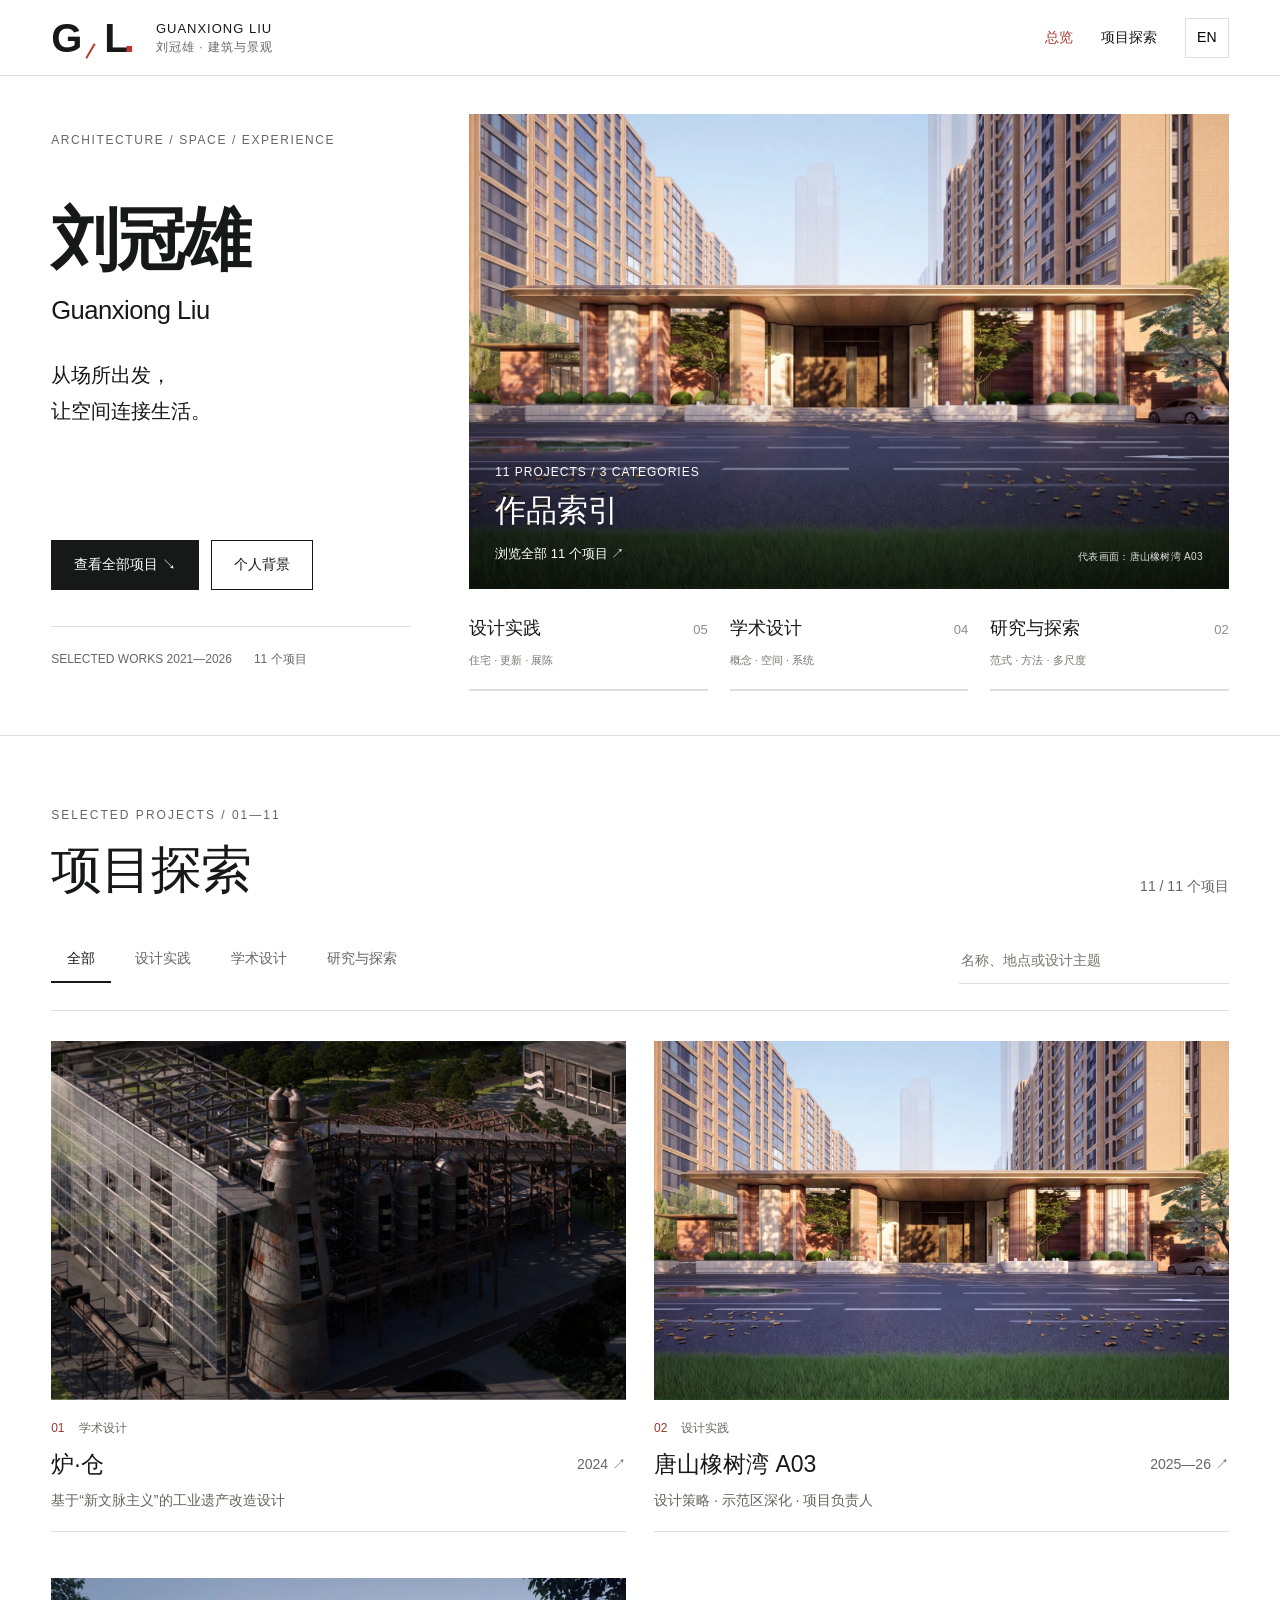
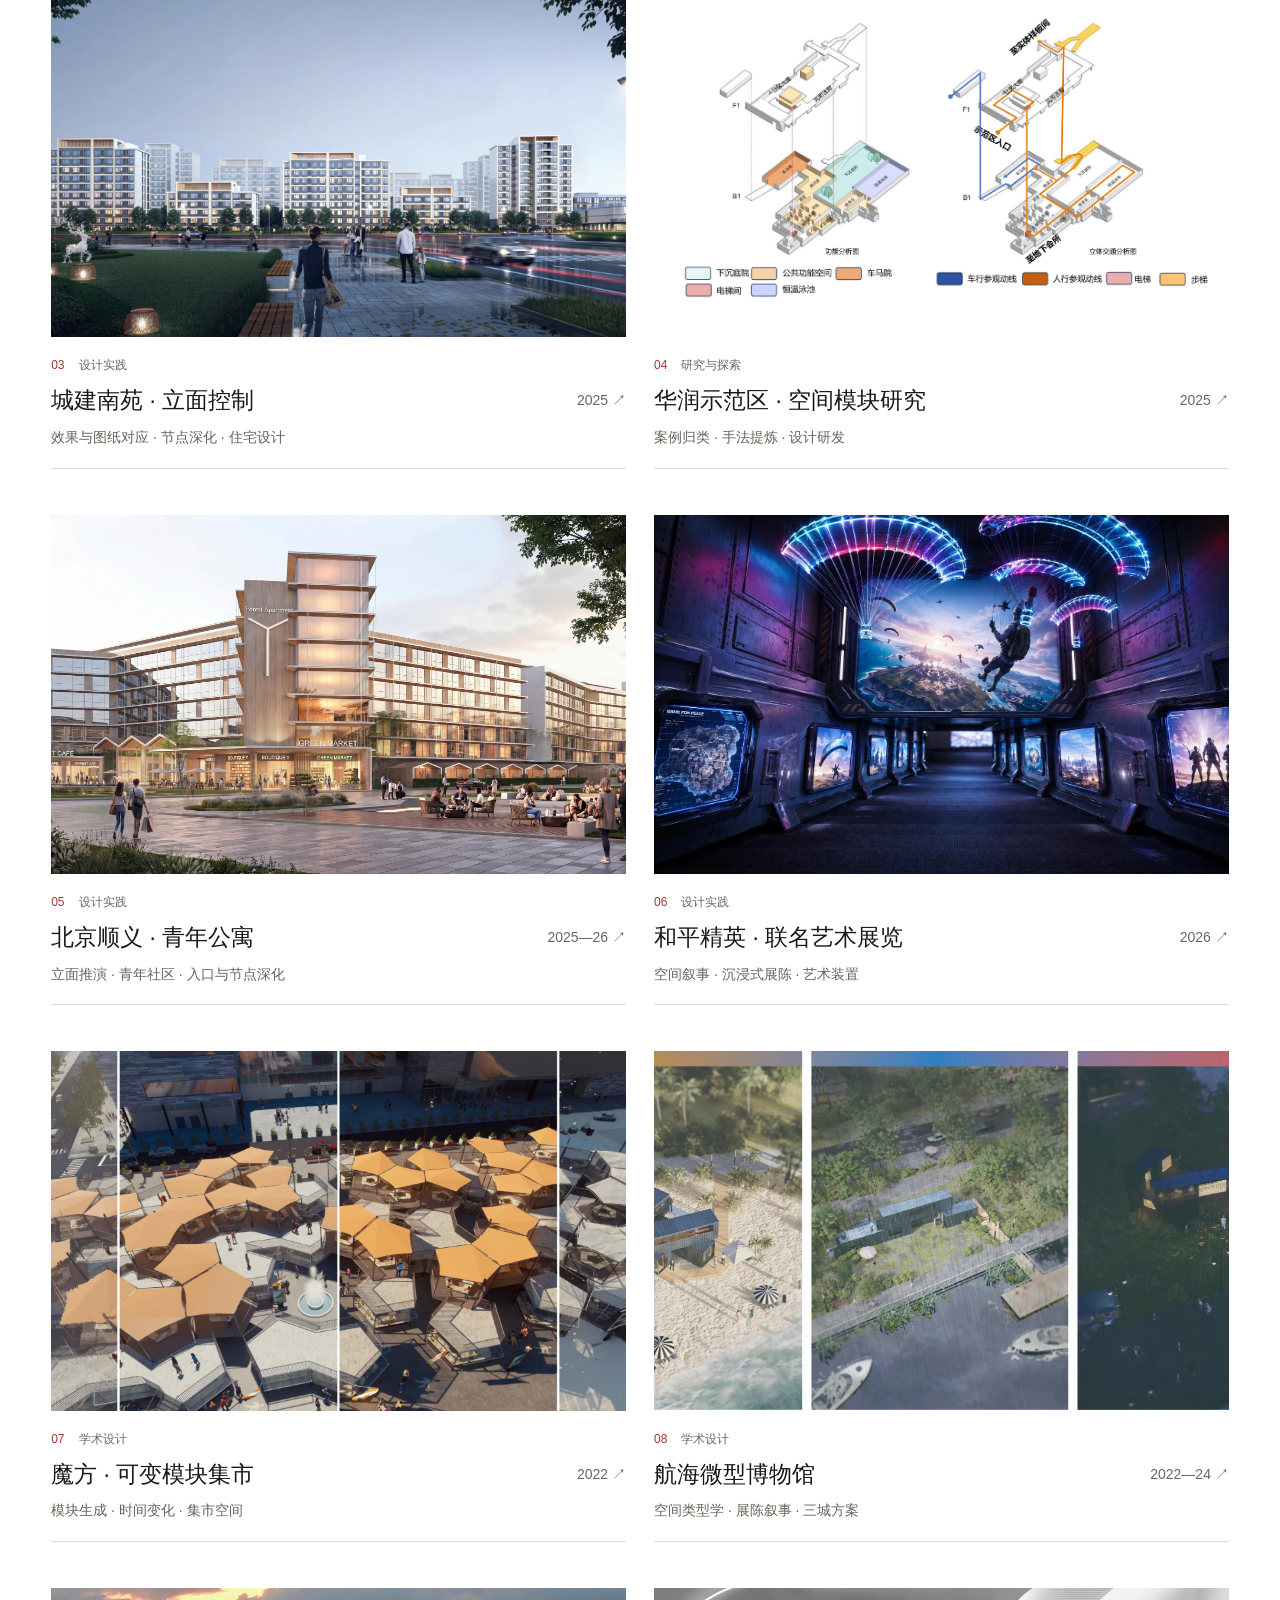
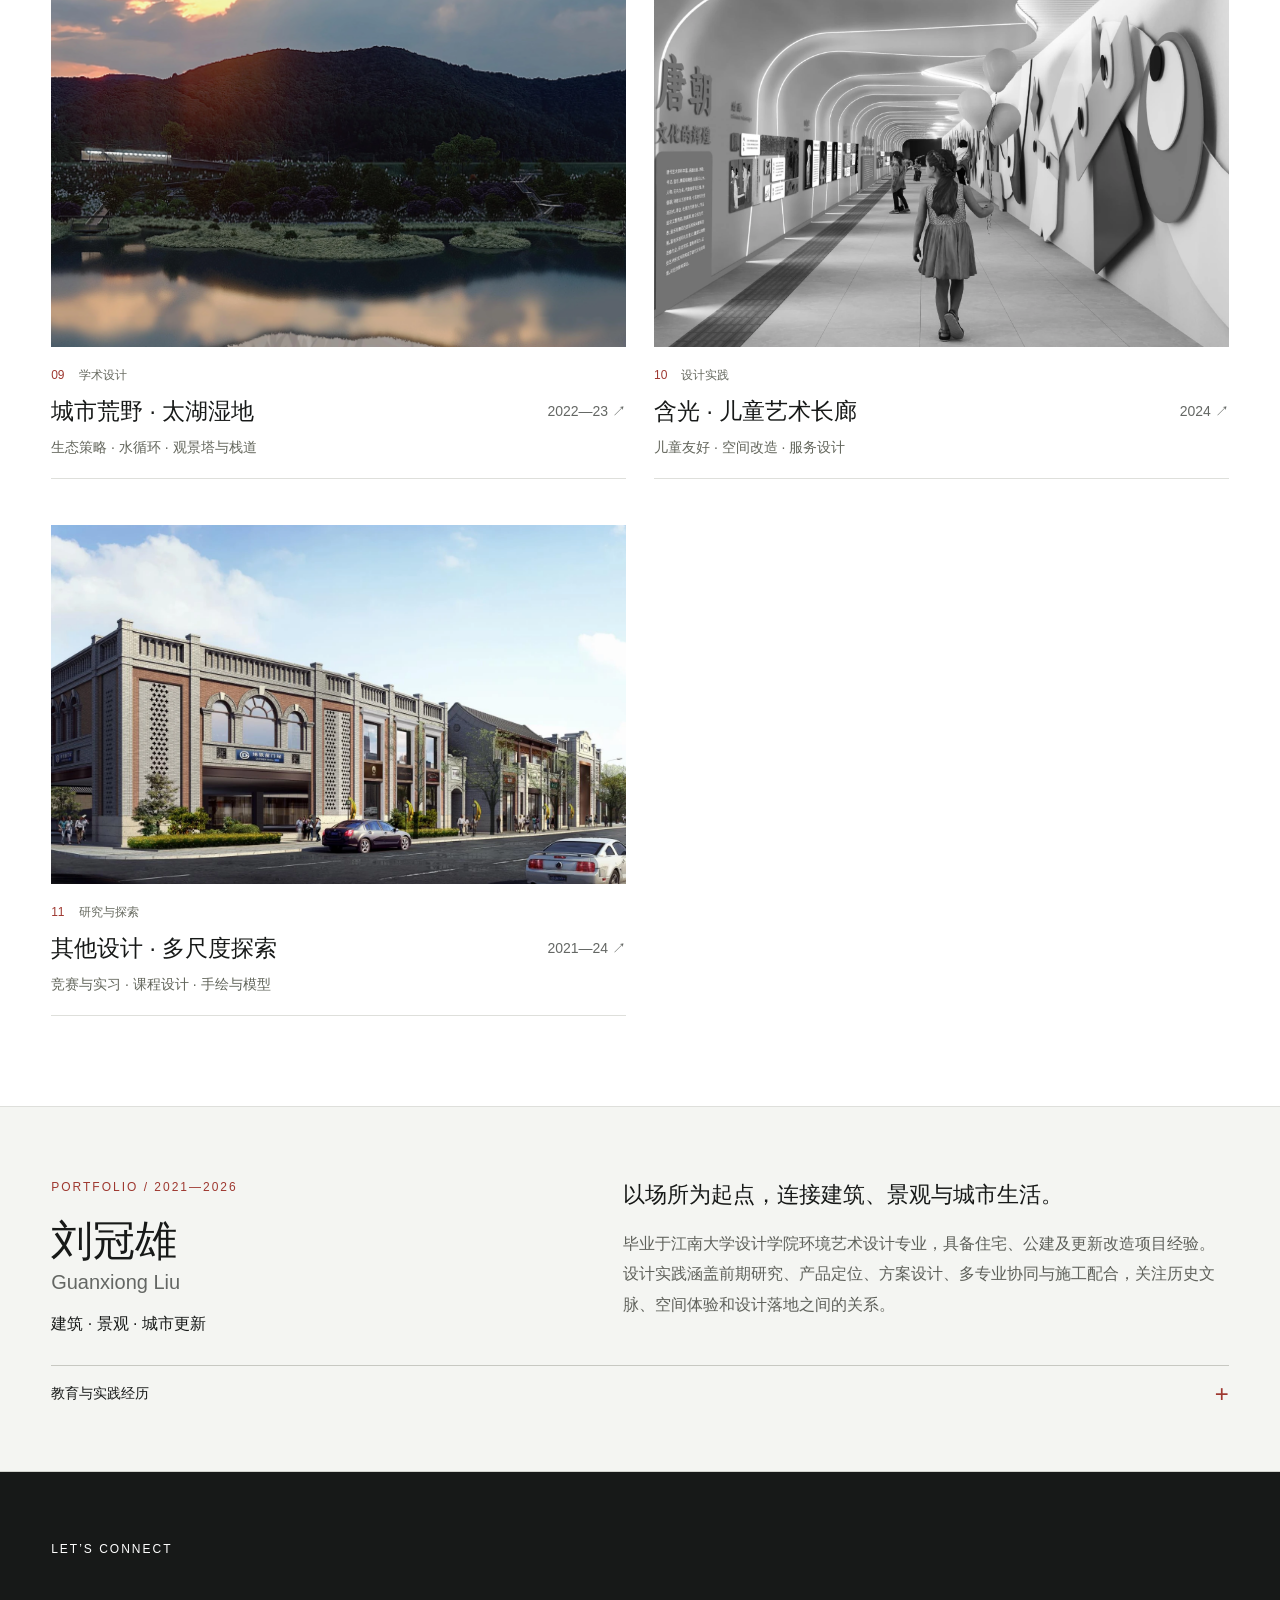
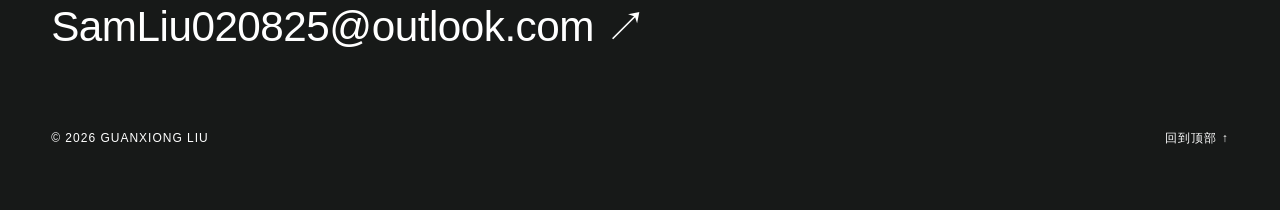
==== commit 47437356: "Organize portfolio by practice, academic work and research; adapt seven PDF openers for the web" ====
--- a/index.html
+++ b/index.html
@@ -2,16 +2,16 @@
 
 <html data-title-en="Guanxiong Liu — Architecture &amp; Landscape" data-title-zh="刘冠雄 — 建筑与景观" lang="zh-CN"><head><meta charset="utf-8"/><meta content="width=device-width,initial-scale=1" name="viewport"/><title>刘冠雄 — 建筑与景观 | Guanxiong Liu</title><meta content="刘冠雄的建筑与景观作品。探索工业遗产、场所记忆与当代空间。" name="description"/><link href="data:image/svg+xml,%3Csvg xmlns='http://www.w3.org/2000/svg' viewBox='0 0 32 32'%3E%3Crect width='32' height='32' fill='%23c63837'/%3E%3Cpath d='M8 7v18h17M15 7v11h10' fill='none' stroke='white' stroke-width='3'/%3E%3C/svg%3E" rel="icon"/><link href="style.css" rel="stylesheet"/><link href="portfolio-layout.css" rel="stylesheet"/><link href="experience.css" rel="stylesheet"/></head><body class="overview-page"><a class="skip-link" data-en="Skip to content" data-zh="跳到主要内容" href="#main-content">跳到主要内容</a>
 <header><a aria-label="总览 / Overview" class="brand" href="index.html#home">G<span class="brand-line"></span>L<span class="brand-dot">.</span></a><a class="name" href="index.html#about">GUANXIONG LIU<span data-en="Architecture &amp; Landscape" data-zh="刘冠雄 · 建筑与景观">刘冠雄 · 建筑与景观</span></a><nav aria-label="主导航 / Main navigation"><a aria-current="page" data-en="Overview" data-zh="总览" href="index.html#home">总览</a><a data-en="Projects" data-project-index="" data-zh="项目探索" href="index.html#work">项目探索</a><button aria-label="Switch language" id="lang">EN</button></nav></header>
-<main id="home"><span id="main-content" tabindex="-1"></span><section aria-label="作品精选 / Selected work" class="intro-stage"><div class="intro-stage-copy"><span class="small">ARCHITECTURE / SPACE / EXPERIENCE</span><h1>刘冠雄<span>Guanxiong Liu</span></h1><p class="intro-line" data-en="Starting with place.&lt;br&gt;Connecting space and life." data-zh="从场所出发，&lt;br&gt;让空间连接生活。">从场所出发，<br/>让空间连接生活。</p><div class="intro-actions"><a class="action-primary" data-en="Explore projects ↘" data-zh="浏览项目 ↘" href="#work">浏览项目 ↘</a><a class="action-secondary" data-en="About me" data-zh="个人背景" href="#about">个人背景</a></div><div class="intro-stage-meta"><span>SELECTED WORKS 2021—2026</span><span data-en="11 projects" data-zh="11 个项目">11 个项目</span></div></div><div class="feature-display"><a class="feature-image-link" href="oak-bay.html"><img alt="唐山橡树湾 A03" fetchpriority="high" src="assets/oak-cover.webp"/><div class="feature-image-label"><div><small>01 / SELECTED PROJECT</small><h2 data-en="Tangshan Oak Bay A03" data-zh="唐山橡树湾 A03">唐山橡树湾 A03</h2></div><span aria-hidden="true">↗</span></div></a><div aria-label="切换精选项目 / Select a featured project" class="feature-choices" role="group"><button aria-pressed="true" class="feature-choice" data-href="oak-bay.html" data-src="assets/oak-cover.webp" data-title-en="Tangshan Oak Bay A03" data-title-zh="唐山橡树湾 A03" type="button"><img alt="" src="assets/oak-cover.webp"/><span data-en="Oak Bay A03" data-zh="橡树湾 A03">橡树湾 A03</span></button><button aria-pressed="false" class="feature-choice" data-href="furnace-warehouse.html" data-src="assets/p29.webp" data-title-en="Furnace · Warehouse" data-title-zh="炉·仓" type="button"><img alt="" src="assets/p29.webp"/><span data-en="Furnace · Warehouse" data-zh="炉·仓">炉·仓</span></button><button aria-pressed="false" class="feature-choice" data-href="peace-elite.html" data-src="assets/pe-p9.webp" data-title-en="Game for Peace Exhibition" data-title-zh="和平精英主题展" type="button"><img alt="" src="assets/pe-p9.webp"/><span data-en="Game for Peace" data-zh="和平精英主题展">和平精英主题展</span></button></div></div></section>
+<main id="home"><span id="main-content" tabindex="-1"></span><section aria-label="作品精选 / Selected work" class="intro-stage"><div class="intro-stage-copy"><span class="small">ARCHITECTURE / SPACE / EXPERIENCE</span><h1 data-en="Guanxiong Liu&lt;span&gt;刘冠雄&lt;/span&gt;" data-zh="刘冠雄&lt;span&gt;Guanxiong Liu&lt;/span&gt;">刘冠雄<span>Guanxiong Liu</span></h1><p class="intro-line" data-en="Starting with place.&lt;br&gt;Connecting space and life." data-zh="从场所出发，&lt;br&gt;让空间连接生活。">从场所出发，<br/>让空间连接生活。</p><div class="intro-actions"><a class="action-primary" data-en="View all projects ↘" data-view-all="" data-zh="查看全部项目 ↘" href="#work">查看全部项目 ↘</a><a class="action-secondary" data-en="About me" data-zh="个人背景" href="#about">个人背景</a></div><div class="intro-stage-meta"><span>SELECTED WORKS 2021—2026</span><span data-en="11 projects" data-zh="11 个项目">11 个项目</span></div></div><div class="feature-display"><a aria-controls="project-results" class="feature-image-link" href="#work"><img alt="唐山橡树湾 A03" fetchpriority="high" src="assets/oak-cover.webp"/><div class="feature-image-label"><div><small class="feature-category-count">11 PROJECTS / 3 CATEGORIES</small><h2>作品索引</h2><p class="feature-category-action">浏览全部 11 个项目 ↗</p></div><span class="feature-representative">代表画面：唐山橡树湾 A03</span></div></a><div aria-label="按类别浏览作品 / Browse by category" class="category-choices" role="group"><button aria-controls="project-results" aria-pressed="false" class="category-choice" data-category-choice="practice" data-representative-en="Tangshan Oak Bay A03" data-representative-zh="唐山橡树湾 A03" data-src="assets/oak-cover.webp" data-title-en="Practice" data-title-zh="设计实践" type="button"><span class="category-heading"><span data-en="Practice" data-zh="设计实践">设计实践</span><span class="category-total">05</span></span><small data-en="Housing · Renewal · Exhibition" data-zh="住宅 · 更新 · 展陈">住宅 · 更新 · 展陈</small></button><button aria-controls="project-results" aria-pressed="false" class="category-choice" data-category-choice="academic" data-representative-en="Furnace &amp; Warehouse" data-representative-zh="炉·仓" data-src="assets/p1.webp" data-title-en="Academic" data-title-zh="学术设计" type="button"><span class="category-heading"><span data-en="Academic" data-zh="学术设计">学术设计</span><span class="category-total">04</span></span><small data-en="Concept · Space · Systems" data-zh="概念 · 空间 · 系统">概念 · 空间 · 系统</small></button><button aria-controls="project-results" aria-pressed="false" class="category-choice" data-category-choice="research" data-representative-en="CR Land spatial research" data-representative-zh="华润示范区研究" data-src="assets/cr-image22.webp" data-title-en="Research" data-title-zh="研究与探索" type="button"><span class="category-heading"><span data-en="Research" data-zh="研究与探索">研究与探索</span><span class="category-total">02</span></span><small data-en="Typology · Methods · Scales" data-zh="范式 · 方法 · 多尺度">范式 · 方法 · 多尺度</small></button></div></div></section>
 <section aria-labelledby="explorer-title" class="work section project-explorer" id="work"><div class="explorer-heading"><div><span class="small">SELECTED PROJECTS / 01—11</span><h2 data-en="Explore projects" data-zh="项目探索" id="explorer-title">项目探索</h2></div><p aria-atomic="true" aria-live="polite" id="project-count" role="status">11 个项目</p></div><div class="explorer-controls">
 <div aria-label="项目分类" class="project-filters" data-aria-en="Project categories" data-aria-zh="项目分类" role="group">
 <button aria-pressed="true" data-en="All" data-filter="all" data-zh="全部" type="button">全部</button>
 <button aria-pressed="false" data-en="Practice" data-filter="practice" data-zh="设计实践" type="button">设计实践</button>
 <button aria-pressed="false" data-en="Academic" data-filter="academic" data-zh="学术设计" type="button">学术设计</button>
-<button aria-pressed="false" data-en="Research" data-filter="research" data-zh="设计研发" type="button">设计研发</button></div>
+<button aria-pressed="false" data-en="Research &amp; exploration" data-filter="research" data-zh="研究与探索" type="button">研究与探索</button></div>
 <div class="project-search"><label data-en="Search projects" data-zh="检索项目" for="project-query">检索项目</label>
 <input autocomplete="off" data-placeholder-en="Name, place or design theme" data-placeholder-zh="名称、地点或设计主题" id="project-query" placeholder="名称、地点或设计主题" type="search"/></div>
-</div><div class="project-grid" id="project-results"><a class="project-card explorer-card" data-category="academic" data-project-route="furnace-warehouse.html" data-search="炉·仓 Furnace &amp; Warehouse 上海 宝山 工业遗产 新文脉主义 更新 文化社区 2024 Shanghai Baoshan industrial heritage adaptive reuse new contextualism" href="furnace-warehouse.html" id="project-01"><div class="project-photo"><img alt="纪念馆与保留高炉鸟瞰" loading="eager" src="assets/p29.webp"/></div><div class="card-caption"><div class="card-classification"><span>01</span><span data-en="Academic" data-zh="学术设计">学术设计</span></div><div><h3 data-en="Furnace &amp; Warehouse" data-zh="炉·仓">炉·仓</h3><p data-en="Industrial Heritage Reuse through New Contextualism" data-zh="基于“新文脉主义”的工业遗产改造设计">基于“新文脉主义”的工业遗产改造设计</p></div><span class="card-year">2024 ↗</span></div></a><a class="project-card explorer-card" data-category="practice" data-project-route="oak-bay.html" data-search="唐山橡树湾 A03 Tangshan Oak Bay A03 河北 唐山 华润 住宅 示范区 产品策略 项目负责人 2025 2026 Tangshan Hebei CR Land housing residential demonstration district strategy" href="oak-bay.html" id="project-02"><div class="project-photo"><img alt="唐山橡树湾示范区入口效果图" loading="eager" src="assets/oak-cover.webp"/></div><div class="card-caption"><div class="card-classification"><span>02</span><span data-en="Practice" data-zh="设计实践">设计实践</span></div><div><h3 data-en="Tangshan Oak Bay A03" data-zh="唐山橡树湾 A03">唐山橡树湾 A03</h3><p data-en="Design strategy · Demonstration district · Project lead" data-zh="设计策略 · 示范区深化 · 项目负责人">设计策略 · 示范区深化 · 项目负责人</p></div><span class="card-year">2025—26 ↗</span></div></a><a class="project-card explorer-card" data-category="practice" data-project-route="nanyuan.html" data-search="城建南苑 · 立面控制 Nanyuan · Facade Control 北京 城建 南苑 住宅 立面 效果 图纸 节点 2025 Beijing Nanyuan residential facade elevation detail drawing" href="nanyuan.html" id="project-03"><div class="project-photo"><img alt="城建南苑沿街效果图" loading="lazy" src="assets/ny-render9.webp"/></div><div class="card-caption"><div class="card-classification"><span>03</span><span data-en="Practice" data-zh="设计实践">设计实践</span></div><div><h3 data-en="Nanyuan · Facade Control" data-zh="城建南苑 · 立面控制">城建南苑 · 立面控制</h3><p data-en="Render-to-drawing coordination · Facade details · Housing" data-zh="效果与图纸对应 · 节点深化 · 住宅设计">效果与图纸对应 · 节点深化 · 住宅设计</p></div><span class="card-year">2025 ↗</span></div></a><a class="project-card explorer-card analysis-card" data-category="research" data-project-route="cr-research.html" data-search="华润示范区 · 空间模块研究 CR Land · Spatial Design Research 华润 示范区 研发 案例 空间 模块 流线 剖面 2025 CR Land research precedent spatial module circulation section" href="cr-research.html" id="project-04"><div class="project-photo cr-card-photo"><img alt="北京和樾望云 · 功能分层与人车立体交通分析" height="1246" loading="lazy" src="assets/cr-cover-circulation.webp" width="2401"/></div><div class="card-caption"><div class="card-classification"><span>04</span><span data-en="Research" data-zh="设计研发">设计研发</span></div><div><h3 data-en="CR Land · Spatial Design Research" data-zh="华润示范区 · 空间模块研究">华润示范区 · 空间模块研究</h3><p data-en="Precedent analysis · Design synthesis · R&amp;D" data-zh="案例归类 · 手法提炼 · 设计研发">案例归类 · 手法提炼 · 设计研发</p></div><span class="card-year">2025 ↗</span></div></a><a class="project-card explorer-card" data-category="practice" data-project-route="shunyi-apartments.html" data-search="北京 顺义 江河 建信 青年 公寓 青年公寓 立面 方案 入口 节点 漫光里 超链社区 2025 2026 Beijing Shunyi Jianghe youth apartments facade community housing" href="shunyi-apartments.html" id="project-05"><div class="project-photo"><img alt="北京顺义青年公寓 · 漫光里西南界面" height="1339" loading="lazy" src="assets/sy-p153.webp" width="2400"/></div><div class="card-caption"><div class="card-classification"><span>05</span><span data-en="Practice" data-zh="设计实践">设计实践</span></div><div><h3 data-en="Shunyi · Youth Apartments" data-zh="北京顺义 · 青年公寓">北京顺义 · 青年公寓</h3><p data-en="Facade development · Youth community · Entrances &amp; details" data-zh="立面推演 · 青年社区 · 入口与节点深化">立面推演 · 青年社区 · 入口与节点深化</p></div><span class="card-year">2025—26 ↗</span></div></a><a class="project-card explorer-card" data-category="practice" data-project-route="peace-elite.html" data-search="和平精英 游戏 联名 艺术 展览 展陈 沉浸 互动 装置 光网 森林 数字影像 2026 Peace Elite Game for Peace art collaboration exhibition immersive installation interactive media spatial design" href="peace-elite.html" id="project-06"><div class="project-photo"><img alt="和平精英联名艺术展览 · 序厅空降伞装置与沉浸式画面" height="941" loading="lazy" src="assets/pe-p9.webp" width="1672"/></div><div class="card-caption"><div class="card-classification"><span>06</span><span data-en="Practice" data-zh="设计实践">设计实践</span></div><div><h3 data-en="Game for Peace · Art Collaboration Exhibition" data-zh="和平精英 · 联名艺术展览">和平精英 · 联名艺术展览</h3><p data-en="Spatial narrative · Immersive exhibition · Art installations" data-zh="空间叙事 · 沉浸式展陈 · 艺术装置">空间叙事 · 沉浸式展陈 · 艺术装置</p></div><span class="card-year">2026 ↗</span></div></a><a class="project-card explorer-card" data-category="academic" data-project-route="modular-market.html" data-search="魔方 集市 模块 可变性 时间 竞赛 郑州 二七广场 日照 参数化 2022 Rubik cube modular market Zhengzhou Erqi competition seasonal parametric" href="modular-market.html" id="project-07"><div class="project-photo"><img alt="多功能模块集市 · 总体效果" height="1063" loading="lazy" src="assets/pf-market-hero.webp" width="2600"/></div><div class="card-caption"><div class="card-classification"><span>07</span><span data-en="Academic" data-zh="学术设计">学术设计</span></div><div><h3 data-en="Rubik’s Cube · Modular Market" data-zh="魔方 · 可变模块集市">魔方 · 可变模块集市</h3><p data-en="Modular systems · Temporal change · Market spaces" data-zh="模块生成 · 时间变化 · 集市空间">模块生成 · 时间变化 · 集市空间</p></div><span class="card-year">2022 ↗</span></div></a><a class="project-card explorer-card" data-category="academic" data-project-route="nautical-museum.html" data-search="航海 微型 博物馆 竞赛 船厂 Baglietto 纽约 迈阿密 伦敦 类型学 2022 2024 nautical micro museum New York Miami London exhibition competition" href="nautical-museum.html" id="project-08"><div class="project-photo"><img alt="迈阿密、伦敦与纽约的场景方案" height="1181" loading="lazy" src="assets/pf-nautical-hero.webp" width="2600"/></div><div class="card-caption"><div class="card-classification"><span>08</span><span data-en="Academic" data-zh="学术设计">学术设计</span></div><div><h3 data-en="Nautical Micro Museum" data-zh="航海微型博物馆">航海微型博物馆</h3><p data-en="Spatial typology · Exhibition narrative · Three cities" data-zh="空间类型学 · 展陈叙事 · 三城方案">空间类型学 · 展陈叙事 · 三城方案</p></div><span class="card-year">2022—24 ↗</span></div></a><a class="project-card explorer-card" data-category="academic" data-project-route="taihu-wilderness.html" data-search="城市 荒野 太湖 湿地 景观 生态 水循环 栖息地 观景塔 栈道 2022 2023 Taihu urban wilderness wetland landscape ecology habitat boardwalk" href="taihu-wilderness.html" id="project-09"><div class="project-photo"><img alt="城市荒野 · 湿地水岸" height="1461" loading="lazy" src="assets/pf-wetland-hero.webp" width="2600"/></div><div class="card-caption"><div class="card-classification"><span>09</span><span data-en="Academic" data-zh="学术设计">学术设计</span></div><div><h3 data-en="Urban Wilderness · Taihu Wetland" data-zh="城市荒野 · 太湖湿地">城市荒野 · 太湖湿地</h3><p data-en="Ecological strategy · Water cycles · Towers &amp; boardwalks" data-zh="生态策略 · 水循环 · 观景塔与栈道">生态策略 · 水循环 · 观景塔与栈道</p></div><span class="card-year">2022—23 ↗</span></div></a><a class="project-card explorer-card" data-category="practice" data-project-route="hanguang-gallery.html" data-search="含光 儿童 艺术 长廊 地下通道 美育 长沙 校园 体验旅程 服务蓝图 2024 Hanguang children art passage Changsha education service design" href="hanguang-gallery.html" id="project-10"><div class="project-photo"><img alt="儿童艺术长廊 · 室内方案意向" height="1115" loading="lazy" src="assets/pf-hanguang-hero.webp" width="1749"/></div><div class="card-caption"><div class="card-classification"><span>10</span><span data-en="Practice" data-zh="设计实践">设计实践</span></div><div><h3 data-en="Hanguang · Children’s Art Passage" data-zh="含光 · 儿童艺术长廊">含光 · 儿童艺术长廊</h3><p data-en="Child-friendly design · Spatial renewal · Service design" data-zh="儿童友好 · 空间改造 · 服务设计">儿童友好 · 空间改造 · 服务设计</p></div><span class="card-year">2024 ↗</span></div></a><a class="project-card explorer-card" data-category="practice" data-project-route="other-designs.html" data-search="其他 设计 建筑 景观 室内 餐厅 地域 建筑 水乡 竞赛 实习 整合创新 手绘 快题 手工 模型 2021 2022 2023 2024 other work restaurant regional architecture village competition internship sketch model" href="other-designs.html" id="project-11"><div class="project-photo"><img alt="实习参与 · 沿街建筑改造效果" height="954" loading="lazy" src="assets/pf-other-hero.webp" width="1907"/></div><div class="card-caption"><div class="card-classification"><span>11</span><span data-en="Practice" data-zh="设计实践">设计实践</span></div><div><h3 data-en="Other Work · Design Across Scales" data-zh="其他设计 · 多尺度探索">其他设计 · 多尺度探索</h3><p data-en="Competitions &amp; practice · Coursework · Drawing &amp; models" data-zh="竞赛与实习 · 课程设计 · 手绘与模型">竞赛与实习 · 课程设计 · 手绘与模型</p></div><span class="card-year">2021—24 ↗</span></div></a></div><div class="project-empty" hidden="" id="project-empty"><p data-en="No matching projects." data-zh="没有找到匹配的项目。">没有找到匹配的项目。</p><button data-en="View all projects" data-zh="查看全部项目" id="reset-projects" type="button">查看全部项目</button></div></section><section class="section profile-overview" id="about"><div class="profile-layout">
+</div><div class="project-grid" id="project-results"><a class="project-card explorer-card" data-category="academic" data-project-route="furnace-warehouse.html" data-search="炉·仓 Furnace &amp; Warehouse 上海 宝山 工业遗产 新文脉主义 更新 文化社区 2024 Shanghai Baoshan industrial heritage adaptive reuse new contextualism" href="furnace-warehouse.html" id="project-01"><div class="project-photo"><img alt="纪念馆与保留高炉鸟瞰" loading="eager" src="assets/p29.webp"/></div><div class="card-caption"><div class="card-classification"><span>01</span><span data-en="Academic" data-zh="学术设计">学术设计</span></div><div><h3 data-en="Furnace &amp; Warehouse" data-zh="炉·仓">炉·仓</h3><p data-en="Industrial Heritage Reuse through New Contextualism" data-zh="基于“新文脉主义”的工业遗产改造设计">基于“新文脉主义”的工业遗产改造设计</p></div><span class="card-year">2024 ↗</span></div></a><a class="project-card explorer-card" data-category="practice" data-project-route="oak-bay.html" data-search="唐山橡树湾 A03 Tangshan Oak Bay A03 河北 唐山 华润 住宅 示范区 产品策略 项目负责人 2025 2026 Tangshan Hebei CR Land housing residential demonstration district strategy" href="oak-bay.html" id="project-02"><div class="project-photo"><img alt="唐山橡树湾示范区入口效果图" loading="eager" src="assets/oak-cover.webp"/></div><div class="card-caption"><div class="card-classification"><span>02</span><span data-en="Practice" data-zh="设计实践">设计实践</span></div><div><h3 data-en="Tangshan Oak Bay A03" data-zh="唐山橡树湾 A03">唐山橡树湾 A03</h3><p data-en="Design strategy · Demonstration district · Project lead" data-zh="设计策略 · 示范区深化 · 项目负责人">设计策略 · 示范区深化 · 项目负责人</p></div><span class="card-year">2025—26 ↗</span></div></a><a class="project-card explorer-card" data-category="practice" data-project-route="nanyuan.html" data-search="城建南苑 · 立面控制 Nanyuan · Facade Control 北京 城建 南苑 住宅 立面 效果 图纸 节点 2025 Beijing Nanyuan residential facade elevation detail drawing" href="nanyuan.html" id="project-03"><div class="project-photo"><img alt="城建南苑沿街效果图" loading="lazy" src="assets/ny-render9.webp"/></div><div class="card-caption"><div class="card-classification"><span>03</span><span data-en="Practice" data-zh="设计实践">设计实践</span></div><div><h3 data-en="Nanyuan · Facade Control" data-zh="城建南苑 · 立面控制">城建南苑 · 立面控制</h3><p data-en="Render-to-drawing coordination · Facade details · Housing" data-zh="效果与图纸对应 · 节点深化 · 住宅设计">效果与图纸对应 · 节点深化 · 住宅设计</p></div><span class="card-year">2025 ↗</span></div></a><a class="project-card explorer-card analysis-card" data-category="research" data-project-route="cr-research.html" data-search="华润示范区 · 空间模块研究 CR Land · Spatial Design Research 华润 示范区 研发 案例 空间 模块 流线 剖面 2025 CR Land research precedent spatial module circulation section" href="cr-research.html" id="project-04"><div class="project-photo cr-card-photo"><img alt="北京和樾望云 · 功能分层与人车立体交通分析" height="1246" loading="lazy" src="assets/cr-cover-circulation.webp" width="2401"/></div><div class="card-caption"><div class="card-classification"><span>04</span><span data-en="Research &amp; exploration" data-zh="研究与探索">研究与探索</span></div><div><h3 data-en="CR Land · Spatial Design Research" data-zh="华润示范区 · 空间模块研究">华润示范区 · 空间模块研究</h3><p data-en="Precedent analysis · Design synthesis · R&amp;D" data-zh="案例归类 · 手法提炼 · 设计研发">案例归类 · 手法提炼 · 设计研发</p></div><span class="card-year">2025 ↗</span></div></a><a class="project-card explorer-card" data-category="practice" data-project-route="shunyi-apartments.html" data-search="北京 顺义 江河 建信 青年 公寓 青年公寓 立面 方案 入口 节点 漫光里 超链社区 2025 2026 Beijing Shunyi Jianghe youth apartments facade community housing" href="shunyi-apartments.html" id="project-05"><div class="project-photo"><img alt="北京顺义青年公寓 · 漫光里西南界面" height="1339" loading="lazy" src="assets/sy-p153.webp" width="2400"/></div><div class="card-caption"><div class="card-classification"><span>05</span><span data-en="Practice" data-zh="设计实践">设计实践</span></div><div><h3 data-en="Shunyi · Youth Apartments" data-zh="北京顺义 · 青年公寓">北京顺义 · 青年公寓</h3><p data-en="Facade development · Youth community · Entrances &amp; details" data-zh="立面推演 · 青年社区 · 入口与节点深化">立面推演 · 青年社区 · 入口与节点深化</p></div><span class="card-year">2025—26 ↗</span></div></a><a class="project-card explorer-card" data-category="practice" data-project-route="peace-elite.html" data-search="和平精英 游戏 联名 艺术 展览 展陈 沉浸 互动 装置 光网 森林 数字影像 2026 Game for Peace Game for Peace art collaboration exhibition immersive installation interactive media spatial design" href="peace-elite.html" id="project-06"><div class="project-photo"><img alt="和平精英联名艺术展览 · 序厅空降伞装置与沉浸式画面" height="941" loading="lazy" src="assets/pe-p9.webp" width="1672"/></div><div class="card-caption"><div class="card-classification"><span>06</span><span data-en="Practice" data-zh="设计实践">设计实践</span></div><div><h3 data-en="Game for Peace · Art Collaboration Exhibition" data-zh="和平精英 · 联名艺术展览">和平精英 · 联名艺术展览</h3><p data-en="Spatial narrative · Immersive exhibition · Art installations" data-zh="空间叙事 · 沉浸式展陈 · 艺术装置">空间叙事 · 沉浸式展陈 · 艺术装置</p></div><span class="card-year">2026 ↗</span></div></a><a class="project-card explorer-card" data-category="academic" data-project-route="modular-market.html" data-search="魔方 集市 模块 可变性 时间 竞赛 郑州 二七广场 日照 参数化 2022 Rubik cube modular market Zhengzhou Erqi competition seasonal parametric" href="modular-market.html" id="project-07"><div class="project-photo"><img alt="多功能模块集市 · 总体效果" height="1063" loading="lazy" src="assets/pf-market-hero.webp" width="2600"/></div><div class="card-caption"><div class="card-classification"><span>07</span><span data-en="Academic" data-zh="学术设计">学术设计</span></div><div><h3 data-en="Rubik’s Cube · Modular Market" data-zh="魔方 · 可变模块集市">魔方 · 可变模块集市</h3><p data-en="Modular systems · Temporal change · Market spaces" data-zh="模块生成 · 时间变化 · 集市空间">模块生成 · 时间变化 · 集市空间</p></div><span class="card-year">2022 ↗</span></div></a><a class="project-card explorer-card" data-category="academic" data-project-route="nautical-museum.html" data-search="航海 微型 博物馆 竞赛 船厂 Baglietto 纽约 迈阿密 伦敦 类型学 2022 2024 nautical micro museum New York Miami London exhibition competition" href="nautical-museum.html" id="project-08"><div class="project-photo"><img alt="迈阿密、伦敦与纽约的场景方案" height="1181" loading="lazy" src="assets/pf-nautical-hero.webp" width="2600"/></div><div class="card-caption"><div class="card-classification"><span>08</span><span data-en="Academic" data-zh="学术设计">学术设计</span></div><div><h3 data-en="Nautical Micro Museum" data-zh="航海微型博物馆">航海微型博物馆</h3><p data-en="Spatial typology · Exhibition narrative · Three cities" data-zh="空间类型学 · 展陈叙事 · 三城方案">空间类型学 · 展陈叙事 · 三城方案</p></div><span class="card-year">2022—24 ↗</span></div></a><a class="project-card explorer-card" data-category="academic" data-project-route="taihu-wilderness.html" data-search="城市 荒野 太湖 湿地 景观 生态 水循环 栖息地 观景塔 栈道 2022 2023 Taihu urban wilderness wetland landscape ecology habitat boardwalk" href="taihu-wilderness.html" id="project-09"><div class="project-photo"><img alt="城市荒野 · 湿地水岸" height="1461" loading="lazy" src="assets/pf-wetland-hero.webp" width="2600"/></div><div class="card-caption"><div class="card-classification"><span>09</span><span data-en="Academic" data-zh="学术设计">学术设计</span></div><div><h3 data-en="Urban Wilderness · Taihu Wetland" data-zh="城市荒野 · 太湖湿地">城市荒野 · 太湖湿地</h3><p data-en="Ecological strategy · Water cycles · Towers &amp; boardwalks" data-zh="生态策略 · 水循环 · 观景塔与栈道">生态策略 · 水循环 · 观景塔与栈道</p></div><span class="card-year">2022—23 ↗</span></div></a><a class="project-card explorer-card" data-category="practice" data-project-route="hanguang-gallery.html" data-search="含光 儿童 艺术 长廊 地下通道 美育 长沙 校园 体验旅程 服务蓝图 2024 Hanguang children art passage Changsha education service design" href="hanguang-gallery.html" id="project-10"><div class="project-photo"><img alt="儿童艺术长廊 · 室内方案意向" height="1115" loading="lazy" src="assets/pf-hanguang-hero.webp" width="1749"/></div><div class="card-caption"><div class="card-classification"><span>10</span><span data-en="Practice" data-zh="设计实践">设计实践</span></div><div><h3 data-en="Hanguang · Children’s Art Passage" data-zh="含光 · 儿童艺术长廊">含光 · 儿童艺术长廊</h3><p data-en="Child-friendly design · Spatial renewal · Service design" data-zh="儿童友好 · 空间改造 · 服务设计">儿童友好 · 空间改造 · 服务设计</p></div><span class="card-year">2024 ↗</span></div></a><a class="project-card explorer-card" data-category="research" data-project-route="other-designs.html" data-search="其他 设计 建筑 景观 室内 餐厅 地域 建筑 水乡 竞赛 实习 整合创新 手绘 快题 手工 模型 2021 2022 2023 2024 other work restaurant regional architecture village competition internship sketch model" href="other-designs.html" id="project-11"><div class="project-photo"><img alt="实习参与 · 沿街建筑改造效果" height="954" loading="lazy" src="assets/pf-other-hero.webp" width="1907"/></div><div class="card-caption"><div class="card-classification"><span>11</span><span data-en="Research &amp; exploration" data-zh="研究与探索">研究与探索</span></div><div><h3 data-en="Other Work · Design Across Scales" data-zh="其他设计 · 多尺度探索">其他设计 · 多尺度探索</h3><p data-en="Competitions &amp; practice · Coursework · Drawing &amp; models" data-zh="竞赛与实习 · 课程设计 · 手绘与模型">竞赛与实习 · 课程设计 · 手绘与模型</p></div><span class="card-year">2021—24 ↗</span></div></a></div><div class="project-empty" hidden="" id="project-empty"><p data-en="No matching projects." data-zh="没有找到匹配的项目。">没有找到匹配的项目。</p><button data-en="View all projects" data-zh="查看全部项目" id="reset-projects" type="button">查看全部项目</button></div></section><section class="section profile-overview" id="about"><div class="profile-layout">
 <div class="profile-identity"><span class="small">PORTFOLIO / 2021—2026</span>
 <h2 data-en="Guanxiong Liu&lt;span&gt;刘冠雄&lt;/span&gt;" data-zh="刘冠雄&lt;span&gt;Guanxiong Liu&lt;/span&gt;">刘冠雄<span>Guanxiong Liu</span></h2>
 <p data-en="Architecture · Landscape · Urban Renewal" data-zh="建筑 · 景观 · 城市更新">建筑 · 景观 · 城市更新</p></div>
--- a/experience.css
+++ b/experience.css
@@ -64,3 +64,18 @@
 @media(max-width:420px){header nav{gap:15px}.intro-stage h1{font-size:43px}.feature-image-label h2{font-size:20px}.project-explorer .card-caption h3{font-size:21px}.project-explorer .card-caption{grid-template-columns:1fr}.project-explorer .card-year{grid-row:1;grid-column:2}.card-classification{grid-column:1}.gallery-count{width:100%;padding:8px 12px}.viewer-toolbar .viewer-title{display:none}.viewer-toolbar #close{margin-left:auto}}
 @media(prefers-reduced-motion:reduce){html{scroll-behavior:auto}*{animation:none!important;transition:none!important}}
 .mobile-info-button{display:none}.project-page>main>.mobile-info-button{margin-left:5%}#main-content{scroll-margin-top:90px}.project-sheet .cp-meta,.project-sheet .project-facts{display:block}.project-sheet dt{margin-top:18px;font-size:12px;color:var(--muted)}.project-sheet dd{margin:4px 0 14px;font-size:16px}.project-sheet .project-description{margin:0}.project-sheet a{border-bottom:1px solid var(--line)}
+/* Anchor spacing includes the document's scroll padding only once. */
+.reading-content>.section{scroll-margin-top:20px}.rail-title{font-family:inherit}.intro-stage h1{overflow-wrap:normal}.project-sheet .section-copy{max-width:none;margin:20px 0;font-size:16px}
+@media(max-width:800px){.reading-content>.section{scroll-margin-top:32px}#lightbox.viewer button{min-width:44px;min-height:44px}.viewer-toolbar .viewer-title{max-width:calc(100vw - 236px)}}
+.reading-content h2{text-wrap:balance}.project-sheet{color:#171918}
+.peace-page .project-rail{background:#101414}.peace-page .rail-inner{border-color:#38433c}.peace-page .rail-title{color:#f0f2ed}.peace-page .rail-kicker,.peace-page .project-rail .rail-back{color:#b3bab7}.peace-page .project-rail .project-menu a{color:#b3bab7}.peace-page .project-rail .project-menu a[aria-current=location]{color:#f0f2ed}.peace-page .project-rail .project-menu a[aria-current=location]::after,.peace-page .rail-progress span{background:#c6f23b}.peace-page .rail-progress{background:#38433c}.peace-page .project-info-open{color:#f0f2ed;border-color:#576353}.peace-page .reading-content>.section{border-color:#38433c}.peace-page .rail-back:hover{color:#c6f23b}
+@media(max-width:800px){.feature-display{grid-template-rows:auto auto}.peace-page .project-rail{border-color:#38433c}.project-rail .project-menu{justify-content:flex-start}}
+/* Three meaningful entrances into the complete body of work. */
+.category-choices{display:grid;grid-template-columns:repeat(3,minmax(0,1fr));gap:22px}
+.category-choice{background:none;color:var(--ink);border:0;border-bottom:2px solid var(--line);text-align:left;padding:3px 0 15px;min-width:0;min-height:84px;cursor:pointer}
+.category-heading{display:flex;align-items:baseline;justify-content:space-between;gap:8px;font-size:18px;font-weight:500;line-height:1.5}.category-total{font:400 13px/1 Arial,sans-serif;color:#8a8f86;font-variant-numeric:tabular-nums}
+.category-choice small{display:block;font-size:11px;color:#747970;line-height:1.7;margin-top:9px}.category-choice[aria-pressed=true]{border-color:var(--accent)}.category-choice[aria-pressed=true] .category-heading,.category-choice[aria-pressed=true] .category-total{color:var(--accent)}.category-choice:hover{border-color:var(--ink)}
+.feature-image-label{align-items:end}.feature-image-label h2{font-size:31px}.feature-category-action{font-size:13px;margin:11px 0 0}.feature-image-label .feature-representative{font-size:10px;line-height:1.6;letter-spacing:.3px;text-align:right;max-width:190px;opacity:.85}.feature-research{background:#eeefeb}.feature-research>img{object-fit:contain;padding:15px 15px 100px}.feature-research .feature-image-label{background:linear-gradient(transparent,#101610ee)}
+@media(max-width:1100px){.category-choices{gap:15px}.category-heading{font-size:16px}.category-choice small{font-size:10px}}
+@media(max-width:800px){.category-choices{gap:12px}.category-heading{font-size:15px;gap:5px}.category-choice small{font-size:10px;line-height:1.7}.category-total{font-size:11px}.feature-image-label h2{font-size:26px}.feature-image-label .feature-representative{display:none}.category-choice{min-height:87px}.feature-category-action{font-size:12px}.feature-research>img{padding-bottom:85px}}
+@media(max-width:370px){.category-heading{font-size:13px}.category-choice small{font-size:9px}}
